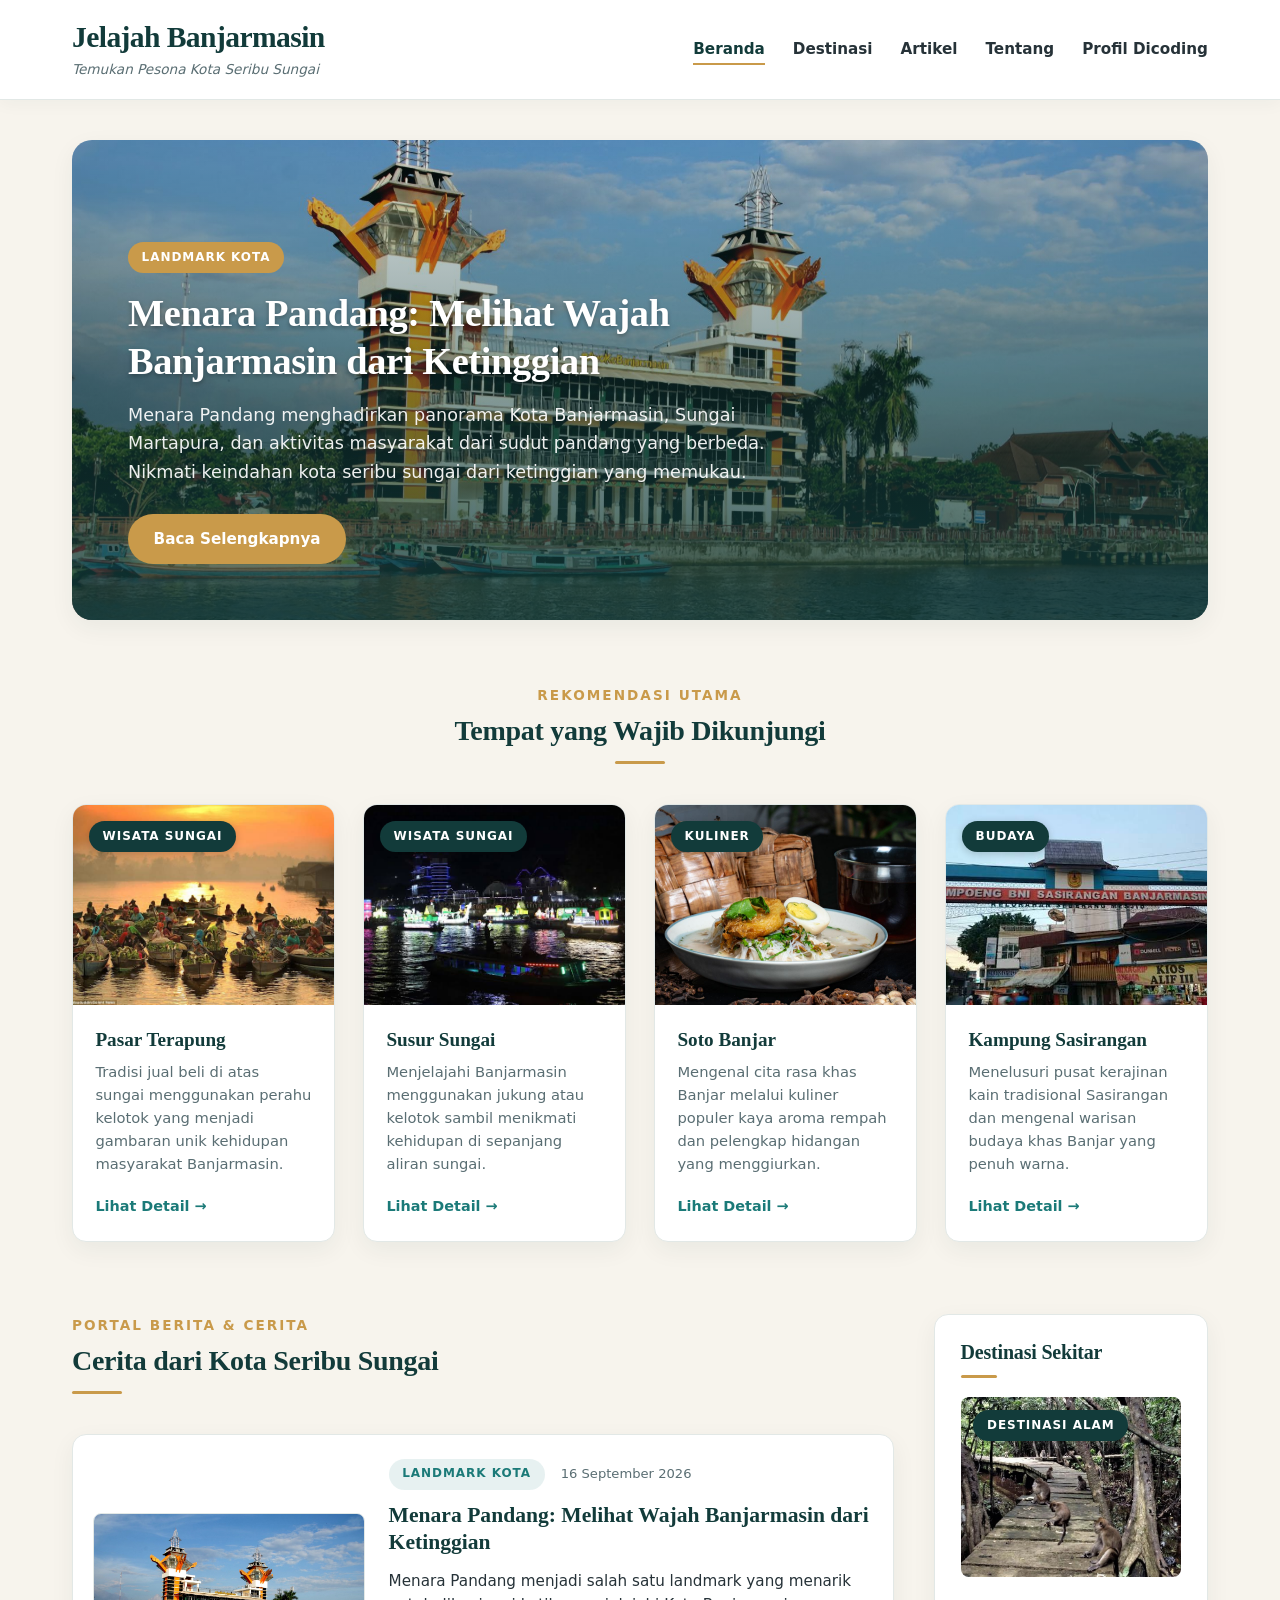
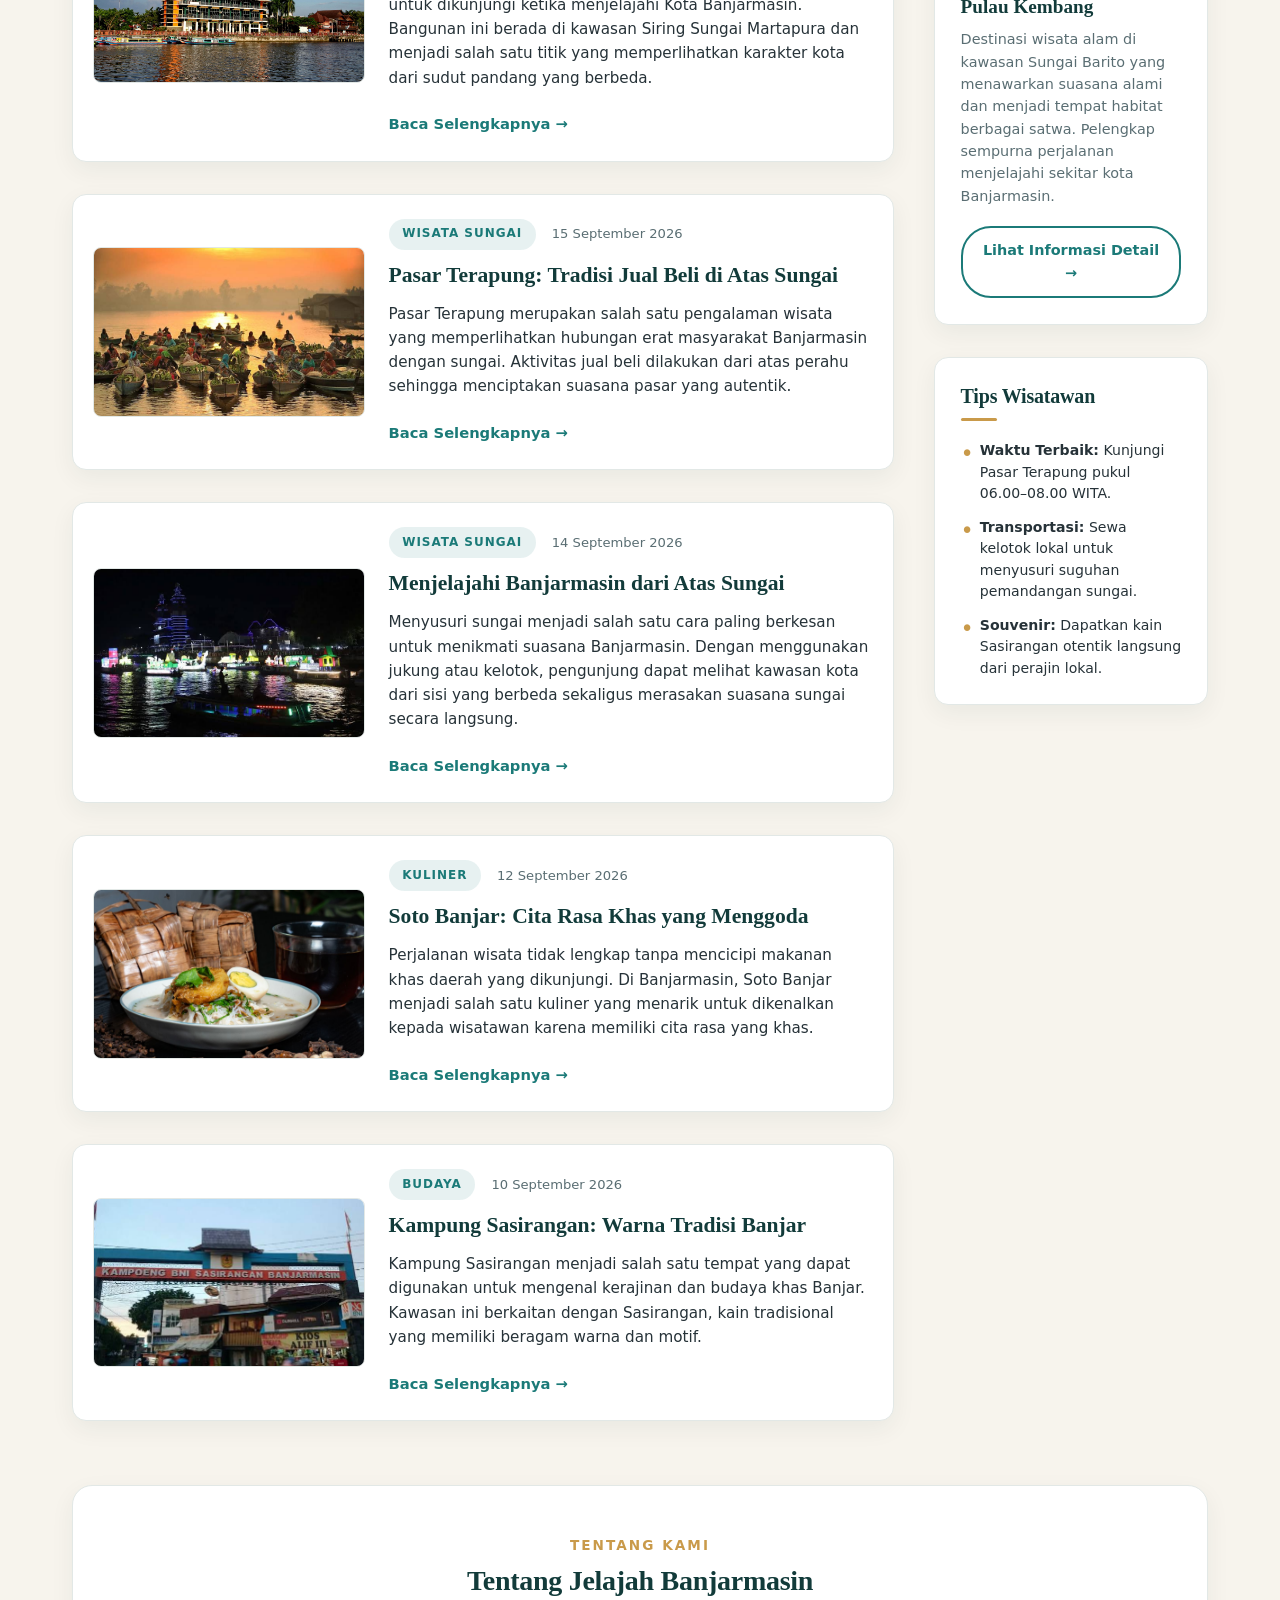
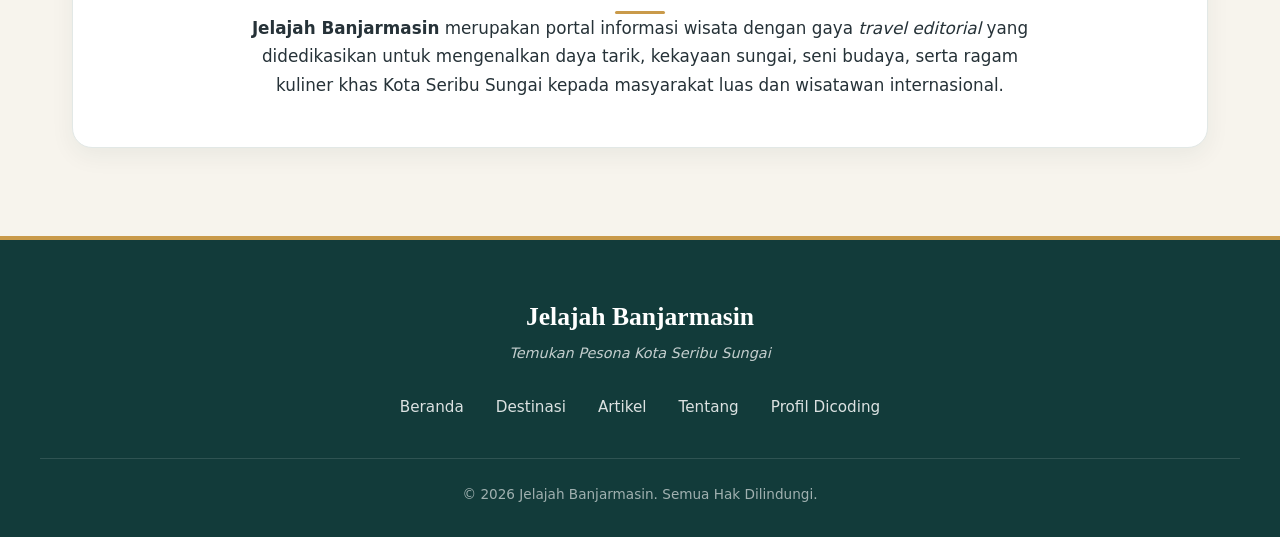
==== index.html @ 9c2d2f0c "Initial commit - Jelajah Banjarmasin" ====
<!DOCTYPE html>
<html lang="id">
<head>
    <meta charset="UTF-8">
    <meta name="viewport" content="width=device-width, initial-scale=1.0">
    <meta name="description" content="Jelajah Banjarmasin - Portal informasi wisata Kota Seribu Sungai. Temukan destinasi, kuliner, budaya, dan pesona wisata Banjarmasin.">
    <title>Jelajah Banjarmasin - Temukan Pesona Kota Seribu Sungai</title>
    <link rel="stylesheet" href="style.css">
</head>
<body>

    <!-- HEADER & NAVIGATION -->
    <header class="site-header">
        <div class="header-container">
            <div class="brand">
                <a href="#beranda" class="brand-link">
                    <h1 class="site-title">Jelajah Banjarmasin</h1>
                </a>
                <p class="site-tagline">Temukan Pesona Kota Seribu Sungai</p>
            </div>
            <nav class="main-nav" aria-label="Navigasi Utama">
                <ul class="nav-list">
                    <li><a href="#beranda" class="nav-link active">Beranda</a></li>
                    <li><a href="#destinasi" class="nav-link">Destinasi</a></li>
                    <li><a href="#artikel" class="nav-link">Artikel</a></li>
                    <li><a href="#tentang" class="nav-link">Tentang</a></li>
                    <li><a href="https://www.dicoding.com/users/muhammadzakaria/academies" target="_blank" rel="noopener noreferrer" class="nav-link dicoding-link">Profil Dicoding</a></li>
                </ul>
            </nav>
        </div>
    </header>

    <!-- MAIN CONTENT -->
    <main id="beranda">

        <!-- HERO SECTION -->
        <section class="hero-section">
            <div class="hero-card">
                <div class="hero-image-wrapper">
                    <img src="image/menara-pandang.jpeg" alt="Pemandangan Menara Pandang Siring Sungai Martapura Banjarmasin" class="hero-img">
                    <div class="hero-overlay"></div>
                </div>
                <div class="hero-content">
                    <span class="category-badge hero-badge">Landmark Kota</span>
                    <h2 class="hero-title">Menara Pandang: Melihat Wajah Banjarmasin dari Ketinggian</h2>
                    <p class="hero-description">
                        Menara Pandang menghadirkan panorama Kota Banjarmasin, Sungai Martapura, dan aktivitas masyarakat dari sudut pandang yang berbeda. Nikmati keindahan kota seribu sungai dari ketinggian yang memukau.
                    </p>
                    <a href="artikel/menara-pandang.html" class="btn btn-primary">Baca Selengkapnya</a>
                </div>
            </div>
        </section>

        <!-- DESTINASI UNGGULAN SECTION -->
        <section class="destinations-section" id="destinasi">
            <div class="section-header">
                <span class="section-subtitle">Rekomendasi Utama</span>
                <h2 class="section-title">Tempat yang Wajib Dikunjungi</h2>
                <div class="title-divider"></div>
            </div>

            <div class="destinations-grid">
                <!-- Card 1: Pasar Terapung -->
                <div class="destination-card">
                    <div class="card-image-box">
                        <img src="image/pasar-terapung.jpg" alt="Aktivitas pedagang di Pasar Terapung Banjarmasin" class="card-img">
                        <span class="category-badge card-badge">Wisata Sungai</span>
                    </div>
                    <div class="card-body">
                        <h3 class="card-title">Pasar Terapung</h3>
                        <p class="card-excerpt">
                            Tradisi jual beli di atas sungai menggunakan perahu kelotok yang menjadi gambaran unik kehidupan masyarakat Banjarmasin.
                        </p>
                        <a href="artikel/pasar-terapung.html" class="card-link">Lihat Detail &rarr;</a>
                    </div>
                </div>

                <!-- Card 2: Susur Sungai -->
                <div class="destination-card">
                    <div class="card-image-box">
                        <img src="image/susur-sungai.jpeg" alt="Perjalanan jukung dan kelotok menyusuri Sungai Martapura" class="card-img">
                        <span class="category-badge card-badge">Wisata Sungai</span>
                    </div>
                    <div class="card-body">
                        <h3 class="card-title">Susur Sungai</h3>
                        <p class="card-excerpt">
                            Menjelajahi Banjarmasin menggunakan jukung atau kelotok sambil menikmati kehidupan di sepanjang aliran sungai.
                        </p>
                        <a href="artikel/susur-sungai.html" class="card-link">Lihat Detail &rarr;</a>
                    </div>
                </div>

                <!-- Card 3: Soto Banjar -->
                <div class="destination-card">
                    <div class="card-image-box">
                        <img src="image/kuliner-soto-banjar.jpg" alt="Hidangan khas Soto Banjar hangat berbumbu rempah" class="card-img">
                        <span class="category-badge card-badge">Kuliner</span>
                    </div>
                    <div class="card-body">
                        <h3 class="card-title">Soto Banjar</h3>
                        <p class="card-excerpt">
                            Mengenal cita rasa khas Banjar melalui kuliner populer kaya aroma rempah dan pelengkap hidangan yang menggiurkan.
                        </p>
                        <a href="artikel/soto-banjar.html" class="card-link">Lihat Detail &rarr;</a>
                    </div>
                </div>

                <!-- Card 4: Kampung Sasirangan -->
                <div class="destination-card">
                    <div class="card-image-box">
                        <img src="image/kampung_sasirangan.jpeg" alt="Deretan kain batik tradisional Sasirangan khas Banjar" class="card-img">
                        <span class="category-badge card-badge">Budaya</span>
                    </div>
                    <div class="card-body">
                        <h3 class="card-title">Kampung Sasirangan</h3>
                        <p class="card-excerpt">
                            Menelusuri pusat kerajinan kain tradisional Sasirangan dan mengenal warisan budaya khas Banjar yang penuh warna.
                        </p>
                        <a href="artikel/kampung-sasirangan.html" class="card-link">Lihat Detail &rarr;</a>
                    </div>
                </div>
            </div>
        </section>

        <!-- CONTENT WRAPPER: ARTICLES & SIDEBAR -->
        <div class="content-wrapper">

            <!-- MAIN ARTICLES SECTION -->
            <section class="articles-section" id="artikel">
                <div class="section-header">
                    <span class="section-subtitle">Portal Berita &amp; Cerita</span>
                    <h2 class="section-title">Cerita dari Kota Seribu Sungai</h2>
                    <div class="title-divider"></div>
                </div>

                <div class="articles-list">
                    <!-- Article 1: Menara Pandang -->
                    <article class="article-card">
                        <div class="article-image-box">
                            <img src="image/menara-pandang.jpeg" alt="Menara Pandang Siring Sungai Martapura" class="article-img">
                        </div>
                        <div class="article-content">
                            <div class="article-meta">
                                <span class="category-badge text-badge">Landmark Kota</span>
                                <time datetime="2026-09-16" class="meta-date">16 September 2026</time>
                            </div>
                            <h3 class="article-title">Menara Pandang: Melihat Wajah Banjarmasin dari Ketinggian</h3>
                            <p class="article-summary">
                                Menara Pandang menjadi salah satu landmark yang menarik untuk dikunjungi ketika menjelajahi Kota Banjarmasin. Bangunan ini berada di kawasan Siring Sungai Martapura dan menjadi salah satu titik yang memperlihatkan karakter kota dari sudut pandang yang berbeda.
                            </p>
                            <a href="artikel/menara-pandang.html" class="btn-read-more">Baca Selengkapnya &rarr;</a>
                        </div>
                    </article>

                    <!-- Article 2: Pasar Terapung -->
                    <article class="article-card">
                        <div class="article-image-box">
                            <img src="image/pasar-terapung.jpg" alt="Perahu-perahu pedagang di kawasan Pasar Terapung Banjarmasin" class="article-img">
                        </div>
                        <div class="article-content">
                            <div class="article-meta">
                                <span class="category-badge text-badge">Wisata Sungai</span>
                                <time datetime="2026-09-15" class="meta-date">15 September 2026</time>
                            </div>
                            <h3 class="article-title">Pasar Terapung: Tradisi Jual Beli di Atas Sungai</h3>
                            <p class="article-summary">
                                Pasar Terapung merupakan salah satu pengalaman wisata yang memperlihatkan hubungan erat masyarakat Banjarmasin dengan sungai. Aktivitas jual beli dilakukan dari atas perahu sehingga menciptakan suasana pasar yang autentik.
                            </p>
                            <a href="artikel/pasar-terapung.html" class="btn-read-more">Baca Selengkapnya &rarr;</a>
                        </div>
                    </article>

                    <!-- Article 3: Susur Sungai -->
                    <article class="article-card">
                        <div class="article-image-box">
                            <img src="image/susur-sungai.jpeg" alt="Aktivitas wisata susur sungai menggunakan kelotok" class="article-img">
                        </div>
                        <div class="article-content">
                            <div class="article-meta">
                                <span class="category-badge text-badge">Wisata Sungai</span>
                                <time datetime="2026-09-14" class="meta-date">14 September 2026</time>
                            </div>
                            <h3 class="article-title">Menjelajahi Banjarmasin dari Atas Sungai</h3>
                            <p class="article-summary">
                                Menyusuri sungai menjadi salah satu cara paling berkesan untuk menikmati suasana Banjarmasin. Dengan menggunakan jukung atau kelotok, pengunjung dapat melihat kawasan kota dari sisi yang berbeda sekaligus merasakan suasana sungai secara langsung.
                            </p>
                            <a href="artikel/susur-sungai.html" class="btn-read-more">Baca Selengkapnya &rarr;</a>
                        </div>
                    </article>

                    <!-- Article 4: Soto Banjar -->
                    <article class="article-card">
                        <div class="article-image-box">
                            <img src="image/kuliner-soto-banjar.jpg" alt="Mangkuk Soto Banjar lezat khas olahan rempah lokal" class="article-img">
                        </div>
                        <div class="article-content">
                            <div class="article-meta">
                                <span class="category-badge text-badge">Kuliner</span>
                                <time datetime="2026-09-12" class="meta-date">12 September 2026</time>
                            </div>
                            <h3 class="article-title">Soto Banjar: Cita Rasa Khas yang Menggoda</h3>
                            <p class="article-summary">
                                Perjalanan wisata tidak lengkap tanpa mencicipi makanan khas daerah yang dikunjungi. Di Banjarmasin, Soto Banjar menjadi salah satu kuliner yang menarik untuk dikenalkan kepada wisatawan karena memiliki cita rasa yang khas.
                            </p>
                            <a href="artikel/soto-banjar.html" class="btn-read-more">Baca Selengkapnya &rarr;</a>
                        </div>
                    </article>

                    <!-- Article 5: Kampung Sasirangan -->
                    <article class="article-card">
                        <div class="article-image-box">
                            <img src="image/kampung_sasirangan.jpeg" alt="Proses dan keindahan motif kain Sasirangan di Kampung Sasirangan" class="article-img">
                        </div>
                        <div class="article-content">
                            <div class="article-meta">
                                <span class="category-badge text-badge">Budaya</span>
                                <time datetime="2026-09-10" class="meta-date">10 September 2026</time>
                            </div>
                            <h3 class="article-title">Kampung Sasirangan: Warna Tradisi Banjar</h3>
                            <p class="article-summary">
                                Kampung Sasirangan menjadi salah satu tempat yang dapat digunakan untuk mengenal kerajinan dan budaya khas Banjar. Kawasan ini berkaitan dengan Sasirangan, kain tradisional yang memiliki beragam warna dan motif.
                            </p>
                            <a href="artikel/kampung-sasirangan.html" class="btn-read-more">Baca Selengkapnya &rarr;</a>
                        </div>
                    </article>
                </div>
            </section>

            <!-- ASIDE / SIDEBAR -->
            <aside class="sidebar">
                <div class="sidebar-widget">
                    <h2 class="widget-title">Destinasi Sekitar</h2>
                    <div class="widget-divider"></div>
                    
                    <div class="aside-card">
                        <div class="aside-image-box">
                            <img src="image/Pulau-Kembang.jpg" alt="Habitat alami fauna dan keindahan pulau di tengah Sungai Barito Pulau Kembang" class="aside-img">
                            <span class="category-badge aside-badge">Destinasi Alam</span>
                        </div>
                        <div class="aside-body">
                            <h3 class="aside-card-title">Pulau Kembang</h3>
                            <p class="aside-description">
                                Destinasi wisata alam di kawasan Sungai Barito yang menawarkan suasana alami dan menjadi tempat habitat berbagai satwa. Pelengkap sempurna perjalanan menjelajahi sekitar kota Banjarmasin.
                            </p>
                            <a href="artikel/pulau-kembang.html" class="btn btn-outline">Lihat Informasi Detail &rarr;</a>
                        </div>
                    </div>
                </div>

                <div class="sidebar-widget info-widget">
                    <h2 class="widget-title">Tips Wisatawan</h2>
                    <div class="widget-divider"></div>
                    <ul class="tips-list">
                        <li><strong>Waktu Terbaik:</strong> Kunjungi Pasar Terapung pukul 06.00–08.00 WITA.</li>
                        <li><strong>Transportasi:</strong> Sewa kelotok lokal untuk menyusuri suguhan pemandangan sungai.</li>
                        <li><strong>Souvenir:</strong> Dapatkan kain Sasirangan otentik langsung dari perajin lokal.</li>
                    </ul>
                </div>
            </aside>

        </div>

        <!-- ABOUT SECTION -->
        <section class="about-section" id="tentang">
            <div class="about-container">
                <span class="section-subtitle">Tentang Kami</span>
                <h2 class="section-title">Tentang Jelajah Banjarmasin</h2>
                <div class="title-divider"></div>
                <p class="about-description">
                    <strong>Jelajah Banjarmasin</strong> merupakan portal informasi wisata dengan gaya <em>travel editorial</em> yang didedikasikan untuk mengenalkan daya tarik, kekayaan sungai, seni budaya, serta ragam kuliner khas Kota Seribu Sungai kepada masyarakat luas dan wisatawan internasional.
                </p>
            </div>
        </section>

    </main>

    <!-- FOOTER -->
    <footer class="site-footer">
        <div class="footer-container">
            <div class="footer-brand">
                <span class="footer-title">Jelajah Banjarmasin</span>
                <p class="footer-tagline">Temukan Pesona Kota Seribu Sungai</p>
            </div>
            
            <nav class="footer-nav" aria-label="Navigasi Footer">
                <ul class="footer-links">
                    <li><a href="#beranda">Beranda</a></li>
                    <li><a href="#destinasi">Destinasi</a></li>
                    <li><a href="#artikel">Artikel</a></li>
                    <li><a href="#tentang">Tentang</a></li>
                    <li><a href="https://www.dicoding.com/users/muhammadzakaria/academies" target="_blank" rel="noopener noreferrer">Profil Dicoding</a></li>
                </ul>
            </nav>
            
            <div class="footer-bottom">
                <p>&copy; 2026 Jelajah Banjarmasin. Semua Hak Dilindungi.</p>
            </div>
        </div>
    </footer>

</body>
</html>
---- style.css ----
/* ==========================================================================
   JELAJAH BANJARMASIN - STYLE SHEET
   Modern Travel Editorial Design System (HTML5 + Pure CSS3)
   ========================================================================== */

/* --------------------------------------------------------------------------
   1. CSS VARIABLES & COLOR PALETTE
   -------------------------------------------------------------------------- */
:root {
    --deep-green: #123B3A;
    --teal: #1B7A78;
    --warm-gold: #C99A4A;
    --cream-bg: #F7F4ED;
    --white: #FFFFFF;
    --charcoal: #263238;
    --muted: #5A6E73;
    --border: #E2E8E6;

    /* Subtle Shadows & Radii */
    --radius-sm: 8px;
    --radius-md: 14px;
    --radius-lg: 20px;
    --shadow-subtle: 0 4px 16px rgba(18, 59, 58, 0.04);
    --shadow-card: 0 8px 24px rgba(18, 59, 58, 0.06);
    --shadow-hover: 0 16px 36px rgba(18, 59, 58, 0.12);

    /* Typography */
    --font-heading: Georgia, 'Times New Roman', serif;
    --font-body: system-ui, -apple-system, BlinkMacSystemFont, 'Segoe UI', Roboto, Oxygen, Ubuntu, Cantarell, 'Open Sans', 'Helvetica Neue', sans-serif;
    --transition: all 0.3s cubic-bezier(0.25, 0.8, 0.25, 1);
}

/* --------------------------------------------------------------------------
   2. GLOBAL RESETS & BASICS
   -------------------------------------------------------------------------- */
* {
    margin: 0;
    padding: 0;
    box-sizing: border-box;
}

html {
    scroll-behavior: smooth;
    font-size: 16px;
    overflow-x: hidden;
}

body {
    background-color: var(--cream-bg);
    color: var(--charcoal);
    font-family: var(--font-body);
    line-height: 1.65;
    -webkit-font-smoothing: antialiased;
    overflow-x: hidden;
}

a {
    color: var(--teal);
    text-decoration: none;
    transition: var(--transition);
}

a:hover {
    color: var(--warm-gold);
}

img {
    max-width: 100%;
    height: auto;
    display: block;
    object-fit: cover;
}

ul {
    list-style: none;
}

/* --------------------------------------------------------------------------
   3. TYPOGRAPHY & HEADINGS
   -------------------------------------------------------------------------- */
h1,
h2,
h3 {
    font-family: var(--font-heading);
    color: var(--deep-green);
    line-height: 1.25;
    font-weight: 700;
}

h1 {
    font-size: 1.85rem;
    letter-spacing: -0.02em;
}

h2 {
    font-size: 1.75rem;
    letter-spacing: -0.01em;
}

h3 {
    font-size: 1.3rem;
}

.section-header {
    text-align: center;
    margin-bottom: 2.5rem;
}

.section-subtitle {
    display: block;
    font-size: 0.85rem;
    text-transform: uppercase;
    letter-spacing: 0.15em;
    color: var(--warm-gold);
    font-weight: 700;
    margin-bottom: 0.4rem;
}

.section-title {
    position: relative;
    display: inline-block;
}

.title-divider {
    width: 50px;
    height: 3px;
    background: var(--warm-gold);
    margin: 0.8rem auto 0;
    border-radius: 2px;
}

/* Category Badges */
.category-badge {
    display: inline-block;
    font-size: 0.75rem;
    font-weight: 700;
    text-transform: uppercase;
    letter-spacing: 0.08em;
    padding: 0.35rem 0.85rem;
    border-radius: 20px;
    background-color: var(--deep-green);
    color: var(--white);
}

.category-badge.text-badge {
    background-color: rgba(27, 122, 120, 0.1);
    color: var(--teal);
}

/* Buttons */
.btn {
    display: inline-block;
    padding: 0.8rem 1.6rem;
    border-radius: 30px;
    font-size: 0.95rem;
    font-weight: 600;
    cursor: pointer;
    text-align: center;
    transition: var(--transition);
}

.btn-primary {
    background-color: var(--warm-gold);
    color: var(--white);
    box-shadow: 0 4px 14px rgba(201, 154, 74, 0.35);
}

.btn-primary:hover {
    background-color: var(--teal);
    color: var(--white);
    transform: translateY(-2px);
    box-shadow: 0 6px 18px rgba(27, 122, 120, 0.35);
}

.btn-outline {
    border: 2px solid var(--teal);
    color: var(--teal);
    background: transparent;
    padding: 0.65rem 1.2rem;
    font-size: 0.9rem;
}

.btn-outline:hover {
    background-color: var(--teal);
    color: var(--white);
}

/* --------------------------------------------------------------------------
   4. HEADER & NAVIGATION (FLEXBOX)
   -------------------------------------------------------------------------- */
.site-header {
    background-color: var(--white);
    border-bottom: 1px solid var(--border);
    position: sticky;
    top: 0;
    z-index: 1000;
    box-shadow: var(--shadow-subtle);
}

.header-container {
    max-width: 1200px;
    margin: 0 auto;
    padding: 1.2rem 2rem;
    display: flex;
    justify-content: space-between;
    align-items: center;
    flex-wrap: wrap;
    gap: 1rem;
}

.brand {
    display: flex;
    flex-direction: column;
}

.brand-link {
    text-decoration: none;
}

.site-title {
    color: var(--deep-green);
    margin: 0;
    transition: var(--transition);
}

.site-title:hover {
    color: var(--teal);
}

.site-tagline {
    font-size: 0.85rem;
    color: var(--muted);
    font-style: italic;
    margin-top: 0.1rem;
}

.main-nav {
    display: flex;
    align-items: center;
}

.nav-list {
    display: flex;
    gap: 1.75rem;
    align-items: center;
}

.nav-link {
    font-size: 0.95rem;
    font-weight: 600;
    color: var(--charcoal);
    padding: 0.4rem 0;
    position: relative;
}

.nav-link:after {
    content: '';
    position: absolute;
    bottom: 0;
    left: 0;
    width: 0;
    height: 2px;
    background-color: var(--warm-gold);
    transition: var(--transition);
}

.nav-link:hover:after,
.nav-link.active:after {
    width: 100%;
}

.nav-link.active {
    color: var(--deep-green);
    font-weight: 700;
}

/* --------------------------------------------------------------------------
   5. MAIN CONTENT LAYOUT
   -------------------------------------------------------------------------- */
main {
    max-width: 1200px;
    margin: 0 auto;
    padding: 2.5rem 2rem;
}

/* --------------------------------------------------------------------------
   6. HERO SECTION
   -------------------------------------------------------------------------- */
.hero-section {
    margin-bottom: 4rem;
}

.hero-card {
    position: relative;
    border-radius: var(--radius-lg);
    overflow: hidden;
    min-height: 480px;
    display: flex;
    align-items: flex-end;
    box-shadow: var(--shadow-card);
}

.hero-image-wrapper {
    position: absolute;
    top: 0;
    left: 0;
    width: 100%;
    height: 100%;
    z-index: 1;
}

.hero-img {
    width: 100%;
    height: 100%;
    object-fit: cover;
}

.hero-overlay {
    position: absolute;
    top: 0;
    left: 0;
    width: 100%;
    height: 100%;
    background: linear-gradient(180deg, rgba(18, 59, 58, 0.15) 0%, rgba(18, 59, 58, 0.85) 100%);
}

.hero-content {
    position: relative;
    z-index: 2;
    padding: 3.5rem;
    max-width: 780px;
    color: var(--white);
}

.hero-badge {
    background-color: var(--warm-gold);
    color: var(--white);
    margin-bottom: 1rem;
}

.hero-title {
    color: var(--white);
    font-size: 2.4rem;
    margin-bottom: 1rem;
    text-shadow: 0 2px 4px rgba(0, 0, 0, 0.3);
}

.hero-description {
    font-size: 1.1rem;
    line-height: 1.6;
    color: rgba(255, 255, 255, 0.92);
    margin-bottom: 1.75rem;
    max-width: 680px;
}

/* --------------------------------------------------------------------------
   7. DESTINASI UNGGULAN SECTION (FLEXBOX GRID)
   -------------------------------------------------------------------------- */
.destinations-section {
    margin-bottom: 4.5rem;
}

.destinations-grid {
    display: flex;
    flex-wrap: wrap;
    gap: 1.75rem;
}

.destination-card {
    flex: 1 1 calc(25% - 1.35rem);
    background-color: var(--white);
    border-radius: var(--radius-md);
    overflow: hidden;
    box-shadow: var(--shadow-card);
    border: 1px solid var(--border);
    display: flex;
    flex-direction: column;
    transition: var(--transition);
}

.destination-card:hover {
    transform: translateY(-6px);
    box-shadow: var(--shadow-hover);
}

.card-image-box {
    position: relative;
    height: 200px;
    overflow: hidden;
}

.card-img {
    width: 100%;
    height: 100%;
    object-fit: cover;
    transition: transform 0.5s ease;
}

.destination-card:hover .card-img {
    transform: scale(1.06);
}

.card-badge {
    position: absolute;
    top: 1rem;
    left: 1rem;
    z-index: 2;
    box-shadow: 0 2px 8px rgba(0, 0, 0, 0.2);
}

.card-body {
    padding: 1.4rem;
    display: flex;
    flex-direction: column;
    flex-grow: 1;
}

.card-title {
    font-size: 1.2rem;
    margin-bottom: 0.6rem;
    color: var(--deep-green);
}

.card-excerpt {
    font-size: 0.92rem;
    color: var(--muted);
    margin-bottom: 1.2rem;
    flex-grow: 1;
    line-height: 1.55;
}

.card-link {
    font-size: 0.9rem;
    font-weight: 700;
    color: var(--teal);
    margin-top: auto;
}

.card-link:hover {
    color: var(--warm-gold);
    padding-left: 4px;
}

/* --------------------------------------------------------------------------
   8. CONTENT WRAPPER: ARTICLES & SIDEBAR (FLEXBOX LAYOUT)
   -------------------------------------------------------------------------- */
.content-wrapper {
    display: flex;
    gap: 2.5rem;
    align-items: flex-start;
    margin-bottom: 4rem;
}

.articles-section {
    flex: 3;
    min-width: 0;
}

.articles-section .section-header {
    text-align: left;
}

.articles-section .title-divider {
    margin: 0.8rem 0 0 0;
}

.articles-list {
    display: flex;
    flex-direction: column;
    gap: 2rem;
}

.article-card {
    background-color: var(--white);
    border-radius: var(--radius-md);
    overflow: hidden;
    box-shadow: var(--shadow-card);
    border: 1px solid var(--border);
    display: flex;
    align-items: center;
    transition: var(--transition);
}

.article-card:hover {
    transform: translateY(-4px);
    box-shadow: var(--shadow-hover);
}

.article-image-box {
    flex: 0 0 38%;
    padding: 1.25rem;
    display: flex;
    align-items: center;
    justify-content: center;
}

.article-img {
    width: 100%;
    aspect-ratio: 16 / 10;
    object-fit: cover;
    object-position: center;
    border: 1px solid var(--border);
    border-radius: 8px;
    display: block;
    transition: transform 0.4s ease;
}

.article-card:hover .article-img {
    transform: scale(1.03);
}

.article-content {
    padding: 1.5rem 1.5rem 1.5rem 0.25rem;
    flex: 1;
    display: flex;
    flex-direction: column;
}

.article-meta {
    display: flex;
    align-items: center;
    gap: 1rem;
    margin-bottom: 0.75rem;
}

.meta-date {
    font-size: 0.82rem;
    color: var(--muted);
}

.article-title {
    font-size: 1.35rem;
    margin-bottom: 0.8rem;
    color: var(--deep-green);
}

.article-summary {
    font-size: 0.95rem;
    color: var(--charcoal);
    margin-bottom: 1.4rem;
    line-height: 1.6;
    flex-grow: 1;
}

.btn-read-more {
    font-size: 0.92rem;
    font-weight: 700;
    color: var(--teal);
    align-self: flex-start;
}

.btn-read-more:hover {
    color: var(--warm-gold);
    transform: translateX(4px);
}

/* Details & Summary Expandable Content */
details.article-details,
details.aside-details {
    margin-top: 0.5rem;
    width: 100%;
}

details>summary {
    list-style: none;
    cursor: pointer;
    user-select: none;
    display: inline-block;
    transition: var(--transition);
}

details>summary::-webkit-details-marker,
details>summary::marker {
    display: none;
}

details .read-less-text {
    display: none;
}

details[open] .read-more-text {
    display: none;
}

details[open] .read-less-text {
    display: inline;
}

details[open]>summary {
    margin-bottom: 0.5rem;
    color: var(--warm-gold);
}

.article-full-content {
    margin-top: 0.8rem;
    padding-top: 1rem;
    border-top: 1px dashed var(--border);
    display: flex;
    flex-direction: column;
    gap: 0.85rem;
    animation: fadeInContent 0.35s ease-in-out;
}

.article-full-content p {
    font-size: 0.95rem;
    color: var(--charcoal);
    line-height: 1.65;
}

.aside-full-content {
    margin-top: 0.8rem;
    padding-top: 0.85rem;
    border-top: 1px dashed var(--border);
    display: flex;
    flex-direction: column;
    gap: 0.75rem;
    animation: fadeInContent 0.35s ease-in-out;
}

.aside-full-content p {
    font-size: 0.88rem;
    color: var(--muted);
    line-height: 1.55;
}

@keyframes fadeInContent {
    from {
        opacity: 0;
        transform: translateY(-4px);
    }

    to {
        opacity: 1;
        transform: translateY(0);
    }
}

/* --------------------------------------------------------------------------
   9. SIDEBAR / ASIDE (FLEXBOX CONTAINER)
   -------------------------------------------------------------------------- */
.sidebar {
    flex: 1;
    min-width: 0;
    display: flex;
    flex-direction: column;
    gap: 2rem;
}

.sidebar-widget {
    background-color: var(--white);
    border-radius: var(--radius-md);
    padding: 1.6rem;
    box-shadow: var(--shadow-card);
    border: 1px solid var(--border);
}

.widget-title {
    font-size: 1.25rem;
    color: var(--deep-green);
}

.widget-divider {
    width: 36px;
    height: 3px;
    background: var(--warm-gold);
    margin: 0.6rem 0 1.2rem 0;
    border-radius: 2px;
}

.aside-card {
    display: flex;
    flex-direction: column;
}

.aside-image-box {
    position: relative;
    height: 180px;
    border-radius: var(--radius-sm);
    overflow: hidden;
    margin-bottom: 1.1rem;
}

.aside-img {
    width: 100%;
    height: 100%;
    object-fit: cover;
    transition: transform 0.4s ease;
}

.aside-card:hover .aside-img {
    transform: scale(1.05);
}

.aside-badge {
    position: absolute;
    top: 0.8rem;
    left: 0.8rem;
}

.aside-card-title {
    font-size: 1.2rem;
    margin-bottom: 0.6rem;
    color: var(--deep-green);
}

.aside-description {
    font-size: 0.9rem;
    color: var(--muted);
    line-height: 1.55;
    margin-bottom: 1.2rem;
}

.tips-list {
    display: flex;
    flex-direction: column;
    gap: 0.85rem;
}

.tips-list li {
    font-size: 0.88rem;
    color: var(--charcoal);
    padding-left: 1.2rem;
    position: relative;
    line-height: 1.5;
}

.tips-list li:before {
    content: '•';
    color: var(--warm-gold);
    font-size: 1.4rem;
    position: absolute;
    left: 0;
    top: -0.2rem;
}

/* --------------------------------------------------------------------------
   10. ABOUT SECTION
   -------------------------------------------------------------------------- */
.about-section {
    background-color: var(--white);
    border-radius: var(--radius-lg);
    padding: 3rem 2.5rem;
    box-shadow: var(--shadow-card);
    border: 1px solid var(--border);
    margin-bottom: 3rem;
}

.about-container {
    max-width: 800px;
    margin: 0 auto;
    text-align: center;
}

.about-description {
    font-size: 1.05rem;
    line-height: 1.7;
    color: var(--charcoal);
}

/* --------------------------------------------------------------------------
   11. FOOTER (FLEXBOX)
   -------------------------------------------------------------------------- */
.site-footer {
    background-color: var(--deep-green);
    color: var(--white);
    padding: 3.5rem 2rem 2rem;
    border-top: 4px solid var(--warm-gold);
}

.footer-container {
    max-width: 1200px;
    margin: 0 auto;
    display: flex;
    flex-direction: column;
    align-items: center;
    text-align: center;
    gap: 1.8rem;
}

.footer-title {
    font-family: var(--font-heading);
    font-size: 1.6rem;
    font-weight: 700;
    color: var(--white);
}

.footer-tagline {
    font-size: 0.9rem;
    color: rgba(255, 255, 255, 0.75);
    font-style: italic;
    margin-top: 0.2rem;
}

.footer-links {
    display: flex;
    gap: 2rem;
    flex-wrap: wrap;
    justify-content: center;
}

.footer-links a {
    color: rgba(255, 255, 255, 0.85);
    font-size: 0.95rem;
}

.footer-links a:hover {
    color: var(--warm-gold);
}

.footer-bottom {
    border-top: 1px solid rgba(255, 255, 255, 0.12);
    width: 100%;
    padding-top: 1.5rem;
    margin-top: 0.5rem;
    font-size: 0.85rem;
    color: rgba(255, 255, 255, 0.6);
}

/* --------------------------------------------------------------------------
   DEDICATED ARTICLE PAGE STYLES (.article-page)
   -------------------------------------------------------------------------- */
.article-page {
    background-color: var(--cream-bg);
}

.article-main {
    flex: 3;
    min-width: 0;
    background-color: var(--white);
    border-radius: var(--radius-lg);
    padding: 2.5rem;
    box-shadow: var(--shadow-card);
    border: 1px solid var(--border);
}

.back-link {
    display: inline-block;
    font-size: 0.9rem;
    font-weight: 700;
    color: var(--teal);
    margin-bottom: 1.5rem;
}

.back-link:hover {
    color: var(--warm-gold);
    transform: translateX(-4px);
}

.article-header {
    margin-bottom: 1.8rem;
}

.article-page-title {
    font-size: 2rem;
    color: var(--deep-green);
    margin: 0.6rem 0 0.8rem 0;
    line-height: 1.3;
}

.article-meta-info {
    display: flex;
    align-items: center;
    gap: 0.5rem;
    font-size: 0.88rem;
    color: var(--muted);
}

.article-hero-box {
    width: 100%;
    margin-bottom: 2rem;
    border-radius: var(--radius-md);
    overflow: hidden;
    max-height: 440px;
}

.article-hero-img {
    width: 100%;
    height: 100%;
    max-height: 440px;
    object-fit: cover;
    object-position: center;
    display: block;
}

.article-body {
    display: flex;
    flex-direction: column;
    gap: 1.25rem;
    color: var(--charcoal);
    font-size: 1.05rem;
    line-height: 1.75;
}

.article-body p {
    margin-bottom: 0;
}

/* Related Articles Sidebar Widget */
.related-articles-list {
    display: flex;
    flex-direction: column;
    gap: 1.25rem;
}

.related-article-item {
    display: flex;
    gap: 0.85rem;
    align-items: center;
    text-decoration: none;
    transition: var(--transition);
}

.related-article-item:hover {
    transform: translateX(4px);
}

.related-thumb {
    width: 70px;
    height: 70px;
    border-radius: var(--radius-sm);
    object-fit: cover;
    flex-shrink: 0;
}

.related-info {
    display: flex;
    flex-direction: column;
    gap: 0.2rem;
}

/* --------------------------------------------------------------------------
   12. MEDIA QUERIES (RESPONSIVE DESIGN - FLEXBOX & MOBILE OPTIMIZATION)
   -------------------------------------------------------------------------- */

/* Tablets & Small Laptops (max-width: 1024px) */
@media screen and (max-width: 1024px) {
    .header-container {
        flex-direction: column;
        align-items: center;
        text-align: center;
        gap: 1rem;
        padding: 1rem 1.5rem;
    }
    
    .destinations-grid {
        gap: 1.5rem;
    }
    
    .destination-card {
        flex: 1 1 calc(50% - 0.75rem);
    }
    
    .content-wrapper {
        flex-direction: column;
        gap: 2.5rem;
        width: 100%;
    }
    
    .articles-section,
    .sidebar,
    .article-main {
        width: 100%;
        flex: none;
    }
    
    .article-card {
        flex-direction: column;
        width: 100%;
        align-items: stretch;
    }
    
    .article-image-box {
        width: 100%;
        flex: none;
        padding: 1.25rem 1.25rem 0;
    }

    .article-img {
        width: 100%;
        aspect-ratio: 16 / 9;
        object-fit: cover;
        display: block;
        border: 1px solid var(--border);
        border-radius: 8px;
    }

    .article-content {
        padding: 1.25rem 1.4rem 1.4rem;
    }

    .article-hero-box {
        max-height: 360px;
    }
}

/* Medium Tablets & Mobile Landscape (max-width: 768px) */
@media screen and (max-width: 768px) {
    main {
        padding: 2rem 1.25rem;
    }

    .header-container {
        padding: 1rem 1.25rem;
        gap: 0.85rem;
    }

    .site-title {
        font-size: 1.65rem;
    }

    .site-tagline {
        font-size: 0.82rem;
    }

    .nav-list {
        flex-wrap: wrap;
        justify-content: center;
        gap: 0.6rem 1.2rem;
    }

    .nav-link {
        font-size: 0.9rem;
        padding: 0.35rem 0.4rem;
    }

    .hero-card {
        min-height: 400px;
    }

    .hero-content {
        padding: 2rem 1.5rem;
    }

    .hero-title {
        font-size: 1.8rem;
    }

    .hero-description {
        font-size: 0.98rem;
    }

    .destinations-grid {
        flex-direction: column;
        gap: 1.5rem;
    }

    .destination-card {
        flex: 1 1 100%;
        width: 100%;
    }

    .card-image-box {
        height: 190px;
    }

    .article-main {
        padding: 1.75rem 1.25rem;
    }

    .article-page-title {
        font-size: 1.65rem;
    }

    .article-hero-box {
        max-height: 300px;
        height: 240px;
    }

    .article-body {
        font-size: 1rem;
        line-height: 1.7;
    }

    .sidebar {
        gap: 1.75rem;
    }

    .sidebar-widget {
        padding: 1.4rem;
    }

    .about-section {
        padding: 2.25rem 1.5rem;
    }

    .footer-links {
        gap: 1rem 1.5rem;
    }
}

/* Mobile Devices (375px, 390px, 430px & max-width: 480px) */
@media screen and (max-width: 480px) {
    main {
        padding: 1.25rem 0.85rem;
    }
    
    .header-container {
        padding: 0.85rem 0.75rem;
        gap: 0.75rem;
    }

    .site-title {
        font-size: 1.45rem;
    }

    .site-tagline {
        font-size: 0.78rem;
    }
    
    .main-nav {
        width: 100%;
    }

    .nav-list {
        flex-wrap: wrap;
        justify-content: center;
        gap: 0.4rem 0.75rem;
        width: 100%;
    }

    .nav-link {
        font-size: 0.85rem;
        padding: 0.3rem 0.25rem;
    }
    
    .hero-section {
        margin-bottom: 2.5rem;
    }

    .hero-card {
        min-height: 350px;
        border-radius: var(--radius-md);
    }
    
    .hero-content {
        padding: 1.5rem 1rem;
    }
    
    .hero-badge {
        font-size: 0.7rem;
        padding: 0.3rem 0.7rem;
        margin-bottom: 0.75rem;
    }

    .hero-title {
        font-size: 1.45rem;
        line-height: 1.3;
        margin-bottom: 0.75rem;
    }

    .hero-description {
        font-size: 0.88rem;
        line-height: 1.5;
        margin-bottom: 1.2rem;
    }

    .btn-primary {
        width: 100%;
        display: block;
        padding: 0.75rem 1.2rem;
        font-size: 0.88rem;
        text-align: center;
    }

    .btn-outline {
        width: 100%;
        display: block;
        text-align: center;
        padding: 0.7rem 1rem;
    }
    
    .destinations-section {
        margin-bottom: 3rem;
    }

    .card-image-box {
        height: 180px;
    }

    .card-body {
        padding: 1.1rem;
    }

    .card-title {
        font-size: 1.1rem;
    }

    .card-excerpt {
        font-size: 0.88rem;
        margin-bottom: 1rem;
    }

    .article-image-box {
        width: 100%;
        padding: 0.9rem 0.9rem 0;
    }

    .article-img {
        width: 100%;
        aspect-ratio: 16 / 9;
        object-fit: cover;
        display: block;
        border: 1px solid var(--border);
        border-radius: 8px;
    }

    .article-content {
        padding: 1rem 1rem 1.1rem;
    }

    .article-meta {
        gap: 0.5rem;
        font-size: 0.8rem;
    }

    .article-title {
        font-size: 1.15rem;
        line-height: 1.35;
    }

    .article-summary {
        font-size: 0.88rem;
        line-height: 1.55;
        margin-bottom: 1rem;
    }

    .article-main {
        padding: 1.25rem 0.9rem;
        border-radius: var(--radius-md);
    }

    .back-link {
        margin-bottom: 1rem;
        font-size: 0.85rem;
    }

    .article-header {
        margin-bottom: 1.25rem;
    }

    .article-page-title {
        font-size: 1.35rem;
        line-height: 1.3;
        margin: 0.4rem 0 0.6rem 0;
    }

    .article-meta-info {
        flex-wrap: wrap;
        gap: 0.35rem;
        font-size: 0.8rem;
    }

    .article-hero-box {
        height: 190px;
        max-height: 190px;
        margin-bottom: 1.25rem;
        border-radius: var(--radius-sm);
    }

    .article-body {
        font-size: 0.95rem;
        line-height: 1.65;
        gap: 1rem;
    }

    .aside-image-box {
        height: 170px;
    }

    .aside-card-title {
        font-size: 1.1rem;
    }

    .aside-description {
        font-size: 0.85rem;
    }

    .sidebar-widget {
        padding: 1.1rem;
        border-radius: var(--radius-md);
    }

    .widget-title {
        font-size: 1.1rem;
    }

    .related-article-item {
        gap: 0.65rem;
    }

    .related-thumb {
        width: 60px;
        height: 60px;
    }

    .related-title {
        font-size: 0.88rem;
        line-height: 1.3;
    }

    .about-section {
        padding: 1.75rem 1.1rem;
        margin-bottom: 2rem;
        border-radius: var(--radius-md);
    }

    .about-description {
        font-size: 0.9rem;
        line-height: 1.6;
    }

    .site-footer {
        padding: 2.25rem 1rem 1.25rem;
    }

    .footer-container {
        gap: 1.4rem;
    }

    .footer-title {
        font-size: 1.35rem;
    }

    .footer-tagline {
        font-size: 0.8rem;
    }

    .footer-links {
        flex-direction: column;
        gap: 0.75rem;
        align-items: center;
    }

    .footer-links a {
        font-size: 0.88rem;
        padding: 0.3rem 0;
    }

    .footer-bottom {
        font-size: 0.78rem;
        padding-top: 1rem;
    }
}
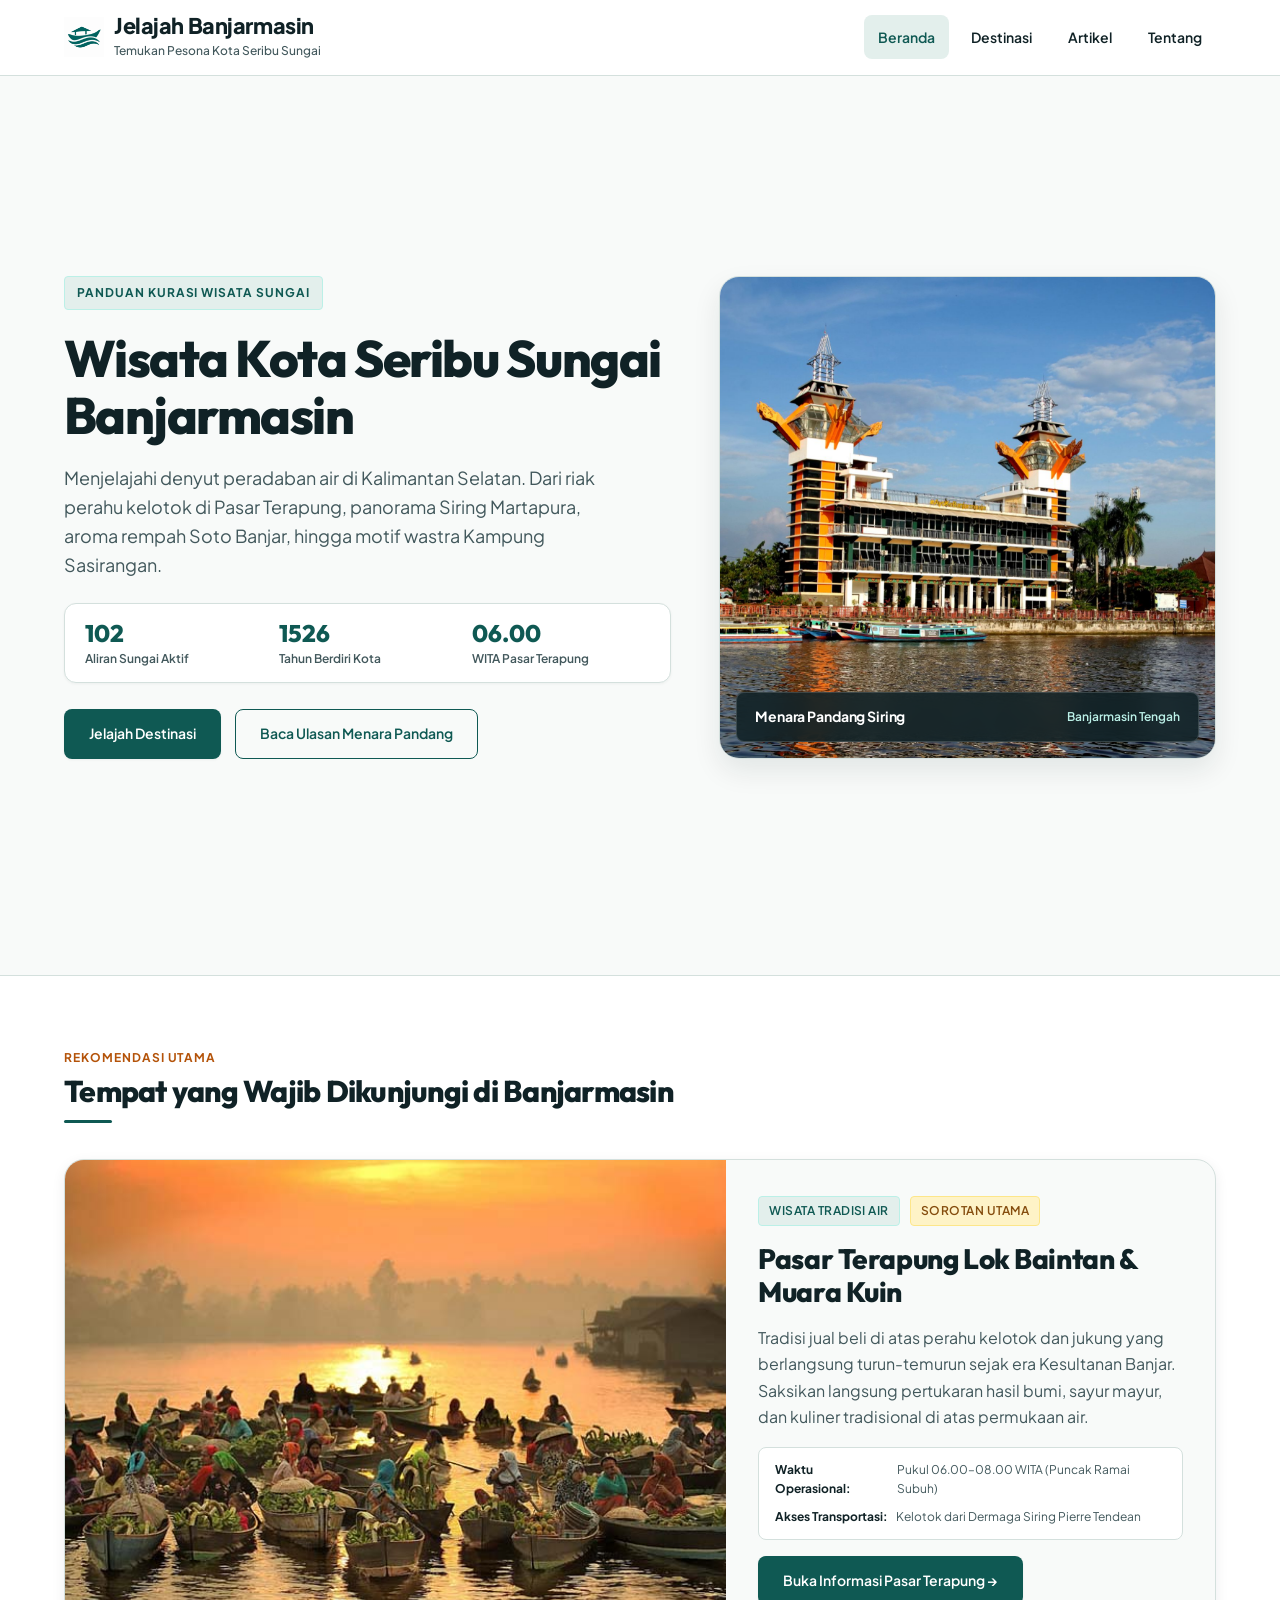
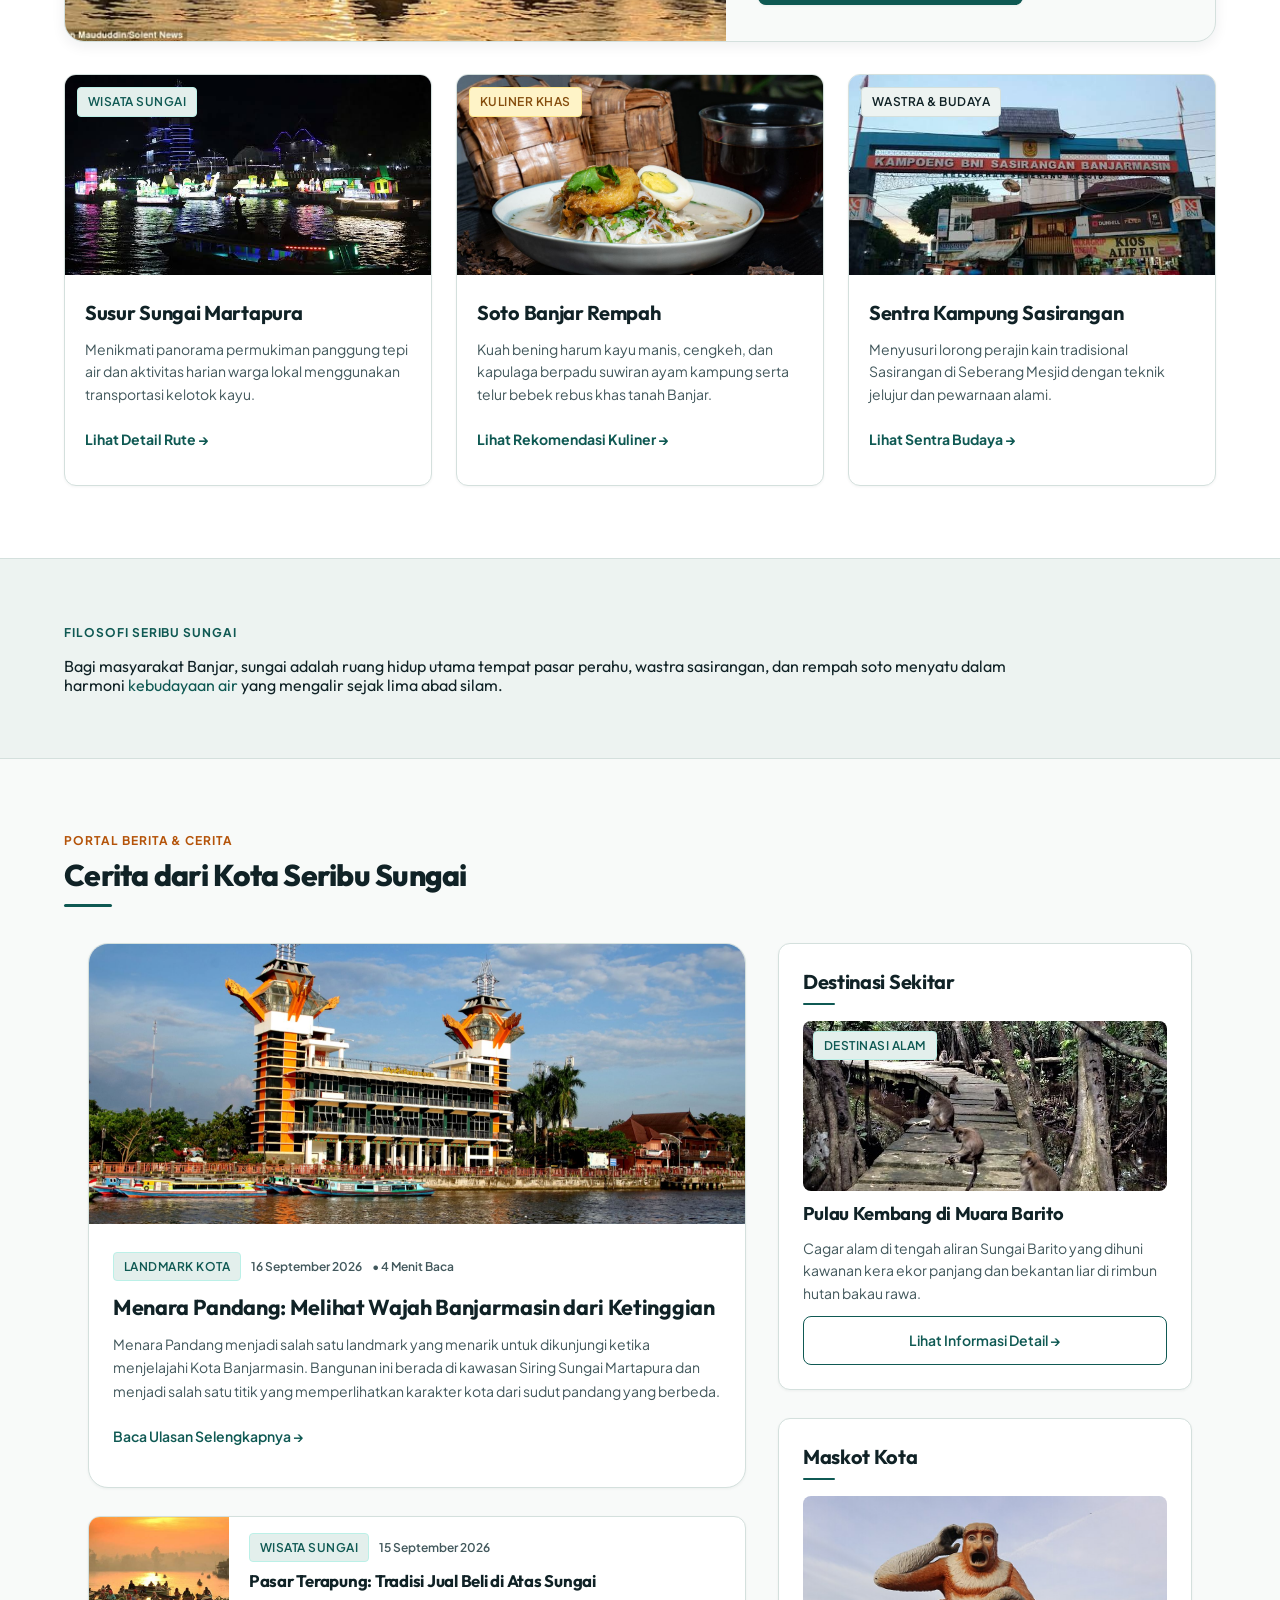
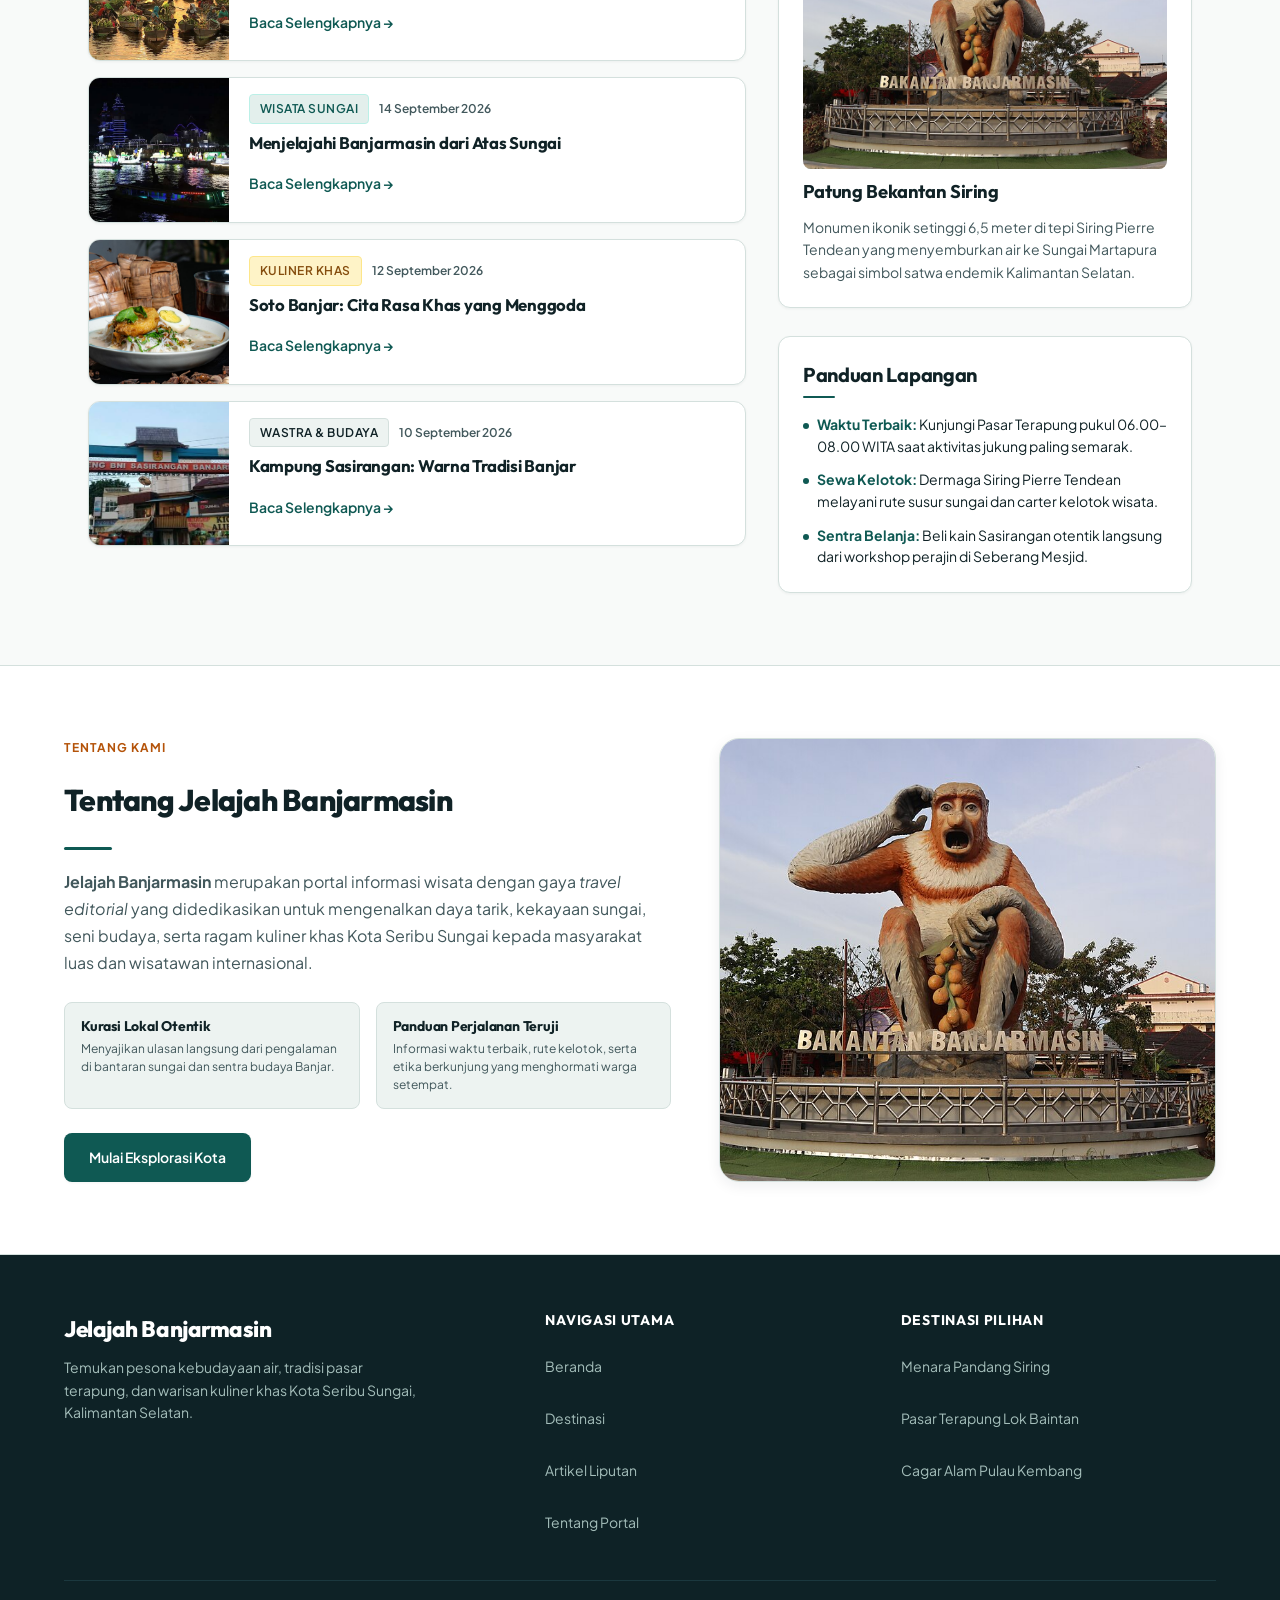
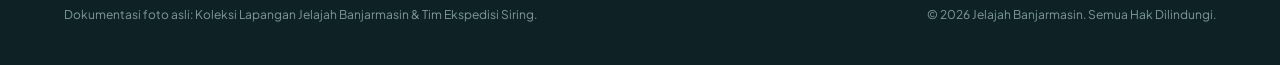
==== commit ee9a76e0: "Perbaiki layout artikel, hapus Profil Dicoding, tambah logo" ====
--- a/index.html
+++ b/index.html
@@ -1,22 +1,54 @@
 <!DOCTYPE html>
-<html lang="id">
+<html lang="id" data-type="place" data-radius="soft" data-buttons="solid" data-motion>
+
 <head>
     <meta charset="UTF-8">
-    <meta name="viewport" content="width=device-width, initial-scale=1.0">
-    <meta name="description" content="Jelajah Banjarmasin - Portal informasi wisata Kota Seribu Sungai. Temukan destinasi, kuliner, budaya, dan pesona wisata Banjarmasin.">
-    <title>Jelajah Banjarmasin - Temukan Pesona Kota Seribu Sungai</title>
+    <meta name="viewport" content="width=device-width, initial-scale=1.0, viewport-fit=cover">
+    <meta name="description"
+        content="Jelajah Banjarmasin: portal kurasi wisata Kota Seribu Sungai. Temukan pesona Pasar Terapung, susur sungai kelotok, kuliner Soto Banjar, dan wastra Sasirangan.">
+    <meta name="site-kind" content="other">
+    <meta name="page-type" content="place">
+    <meta name="page-kind" content="place">
+    <title>Jelajah Banjarmasin - Wisata Kota Seribu Sungai Kalimantan Selatan</title>
+
+    <!-- Distinctive Typography (Outfit Display + Plus Jakarta Sans Body) -->
+    <link rel="preconnect" href="https://fonts.googleapis.com">
+    <link rel="preconnect" href="https://fonts.gstatic.com" crossorigin>
+    <link
+        href="https://fonts.googleapis.com/css2?family=Outfit:wght@500;600;700;800&family=Plus+Jakarta+Sans:ital,wght@0,400;0,500;0,600;0,700;1,400&display=swap"
+        rel="stylesheet">
+
+    <!-- Stylesheet -->
     <link rel="stylesheet" href="style.css">
+
+    <!-- Favicon -->
+    <link rel="icon" type="image/png" href="favicon.png">
+    <link rel="apple-touch-icon" href="favicon.png">
+
+    <!-- Motion & Moments Readiness Scripts -->
+    <script>document.documentElement.classList.add('m-enter'); setTimeout(() => document.documentElement.classList.add('m-enter-done'), 700)</script>
+    <script>document.documentElement.classList.add('mo-js'); setTimeout(() => document.documentElement.classList.add('mo-safe'), 2500)</script>
+    <link rel="modulepreload" href="assets/moments/moments.js">
+    <link rel="modulepreload" href="assets/moments/lib.js">
+    <link rel="modulepreload" href="assets/moments/word-highlight/moment.js">
 </head>
+
 <body>
 
-    <!-- HEADER & NAVIGATION -->
+    <!-- ACCESSIBILITY SKIP LINK -->
+    <a class="skip-link" href="#beranda">Lewati ke konten utama</a>
+
+    <!-- SITE HEADER & NAVIGATION -->
     <header class="site-header">
-        <div class="header-container">
+        <div class="wrap header-container">
             <div class="brand">
                 <a href="#beranda" class="brand-link">
-                    <h1 class="site-title">Jelajah Banjarmasin</h1>
+                    <img src="image/logo.png" alt="Logo Jelajah Banjarmasin" class="brand-logo" width="40" height="40">
+                    <span class="brand-text">
+                        <span class="site-title">Jelajah Banjarmasin</span>
+                        <span class="site-tagline">Temukan Pesona Kota Seribu Sungai</span>
+                    </span>
                 </a>
-                <p class="site-tagline">Temukan Pesona Kota Seribu Sungai</p>
             </div>
             <nav class="main-nav" aria-label="Navigasi Utama">
                 <ul class="nav-list">
@@ -24,279 +56,429 @@
                     <li><a href="#destinasi" class="nav-link">Destinasi</a></li>
                     <li><a href="#artikel" class="nav-link">Artikel</a></li>
                     <li><a href="#tentang" class="nav-link">Tentang</a></li>
-                    <li><a href="https://www.dicoding.com/users/muhammadzakaria/academies" target="_blank" rel="noopener noreferrer" class="nav-link dicoding-link">Profil Dicoding</a></li>
                 </ul>
             </nav>
         </div>
     </header>
 
     <!-- MAIN CONTENT -->
-    <main id="beranda">
-
-        <!-- HERO SECTION -->
-        <section class="hero-section">
-            <div class="hero-card">
-                <div class="hero-image-wrapper">
-                    <img src="image/menara-pandang.jpeg" alt="Pemandangan Menara Pandang Siring Sungai Martapura Banjarmasin" class="hero-img">
-                    <div class="hero-overlay"></div>
-                </div>
+    <main>
+
+        <!-- 1. HERO SECTION (Fills Screen 1, Hard Facts on Screen, VARIANCE 6) -->
+        <section class="hero-section" id="beranda" data-enter aria-labelledby="hero-title">
+            <div class="wrap hero-grid">
                 <div class="hero-content">
-                    <span class="category-badge hero-badge">Landmark Kota</span>
-                    <h2 class="hero-title">Menara Pandang: Melihat Wajah Banjarmasin dari Ketinggian</h2>
+                    <span class="hero-kicker">Panduan Kurasi Wisata Sungai</span>
+                    <h1 id="hero-title" class="hero-title">Wisata Kota Seribu Sungai Banjarmasin</h1>
                     <p class="hero-description">
-                        Menara Pandang menghadirkan panorama Kota Banjarmasin, Sungai Martapura, dan aktivitas masyarakat dari sudut pandang yang berbeda. Nikmati keindahan kota seribu sungai dari ketinggian yang memukau.
+                        Menjelajahi denyut peradaban air di Kalimantan Selatan. Dari riak perahu kelotok di Pasar
+                        Terapung, panorama Siring Martapura, aroma rempah Soto Banjar, hingga motif wastra Kampung
+                        Sasirangan.
                     </p>
-                    <a href="artikel/menara-pandang.html" class="btn btn-primary">Baca Selengkapnya</a>
+                    <div class="hero-facts">
+                        <div class="fact-item">
+                            <span class="fact-val">102</span>
+                            <span class="fact-label">Aliran Sungai Aktif</span>
+                        </div>
+                        <div class="fact-item">
+                            <span class="fact-val">1526</span>
+                            <span class="fact-label">Tahun Berdiri Kota</span>
+                        </div>
+                        <div class="fact-item">
+                            <span class="fact-val">06.00</span>
+                            <span class="fact-label">WITA Pasar Terapung</span>
+                        </div>
+                    </div>
+                    <div class="hero-actions">
+                        <a href="#destinasi" class="btn btn-primary">Jelajah Destinasi</a>
+                        <a href="artikel/menara-pandang.html" class="btn btn-outline">Baca Ulasan Menara Pandang</a>
+                    </div>
+                </div>
+                <div class="hero-visual-frame">
+                    <img src="image/menara-pandang.jpeg"
+                        alt="Pemandangan Menara Pandang Siring Sungai Martapura Banjarmasin" fetchpriority="high">
+                    <div class="hero-visual-caption">
+                        <span class="caption-landmark">Menara Pandang Siring</span>
+                        <span class="caption-tag">Banjarmasin Tengah</span>
+                    </div>
                 </div>
             </div>
         </section>
 
-        <!-- DESTINASI UNGGULAN SECTION -->
-        <section class="destinations-section" id="destinasi">
-            <div class="section-header">
-                <span class="section-subtitle">Rekomendasi Utama</span>
-                <h2 class="section-title">Tempat yang Wajib Dikunjungi</h2>
-                <div class="title-divider"></div>
-            </div>
-
-            <div class="destinations-grid">
-                <!-- Card 1: Pasar Terapung -->
-                <div class="destination-card">
-                    <div class="card-image-box">
-                        <img src="image/pasar-terapung.jpg" alt="Aktivitas pedagang di Pasar Terapung Banjarmasin" class="card-img">
-                        <span class="category-badge card-badge">Wisata Sungai</span>
-                    </div>
-                    <div class="card-body">
-                        <h3 class="card-title">Pasar Terapung</h3>
-                        <p class="card-excerpt">
-                            Tradisi jual beli di atas sungai menggunakan perahu kelotok yang menjadi gambaran unik kehidupan masyarakat Banjarmasin.
-                        </p>
-                        <a href="artikel/pasar-terapung.html" class="card-link">Lihat Detail &rarr;</a>
-                    </div>
-                </div>
-
-                <!-- Card 2: Susur Sungai -->
-                <div class="destination-card">
-                    <div class="card-image-box">
-                        <img src="image/susur-sungai.jpeg" alt="Perjalanan jukung dan kelotok menyusuri Sungai Martapura" class="card-img">
-                        <span class="category-badge card-badge">Wisata Sungai</span>
-                    </div>
-                    <div class="card-body">
-                        <h3 class="card-title">Susur Sungai</h3>
-                        <p class="card-excerpt">
-                            Menjelajahi Banjarmasin menggunakan jukung atau kelotok sambil menikmati kehidupan di sepanjang aliran sungai.
-                        </p>
-                        <a href="artikel/susur-sungai.html" class="card-link">Lihat Detail &rarr;</a>
-                    </div>
-                </div>
-
-                <!-- Card 3: Soto Banjar -->
-                <div class="destination-card">
-                    <div class="card-image-box">
-                        <img src="image/kuliner-soto-banjar.jpg" alt="Hidangan khas Soto Banjar hangat berbumbu rempah" class="card-img">
-                        <span class="category-badge card-badge">Kuliner</span>
-                    </div>
-                    <div class="card-body">
-                        <h3 class="card-title">Soto Banjar</h3>
-                        <p class="card-excerpt">
-                            Mengenal cita rasa khas Banjar melalui kuliner populer kaya aroma rempah dan pelengkap hidangan yang menggiurkan.
-                        </p>
-                        <a href="artikel/soto-banjar.html" class="card-link">Lihat Detail &rarr;</a>
-                    </div>
-                </div>
-
-                <!-- Card 4: Kampung Sasirangan -->
-                <div class="destination-card">
-                    <div class="card-image-box">
-                        <img src="image/kampung_sasirangan.jpeg" alt="Deretan kain batik tradisional Sasirangan khas Banjar" class="card-img">
-                        <span class="category-badge card-badge">Budaya</span>
-                    </div>
-                    <div class="card-body">
-                        <h3 class="card-title">Kampung Sasirangan</h3>
-                        <p class="card-excerpt">
-                            Menelusuri pusat kerajinan kain tradisional Sasirangan dan mengenal warisan budaya khas Banjar yang penuh warna.
-                        </p>
-                        <a href="artikel/kampung-sasirangan.html" class="card-link">Lihat Detail &rarr;</a>
+        <!-- 2. DESTINASI UNGGULAN (VARIANCE 6: Asymmetric Featured Lead + 3 Diverse Columns) -->
+        <section class="destinations-section" id="destinasi" aria-labelledby="destinasi-title">
+            <div class="wrap">
+                <div class="section-header">
+                    <span class="section-subtitle">Rekomendasi Utama</span>
+                    <h2 id="destinasi-title" class="section-title">Tempat yang Wajib Dikunjungi di Banjarmasin</h2>
+                    <div class="title-divider"></div>
+                </div>
+
+                <div class="destinations-asymmetric-layout">
+                    <!-- Featured Destination: Pasar Terapung -->
+                    <article class="destination-featured">
+                        <div class="featured-image-box">
+                            <img src="image/pasar-terapung.jpg" alt="Aktivitas pedagang di Pasar Terapung Banjarmasin"
+                                loading="lazy">
+                        </div>
+                        <div class="featured-body">
+                            <div class="featured-meta-top">
+                                <span class="category-badge badge-river">Wisata Tradisi Air</span>
+                                <span class="category-badge badge-warm">Sorotan Utama</span>
+                            </div>
+                            <h3 class="featured-title">Pasar Terapung Lok Baintan &amp; Muara Kuin</h3>
+                            <p class="featured-excerpt">
+                                Tradisi jual beli di atas perahu kelotok dan jukung yang berlangsung turun-temurun sejak
+                                era Kesultanan Banjar. Saksikan langsung pertukaran hasil bumi, sayur mayur, dan kuliner
+                                tradisional di atas permukaan air.
+                            </p>
+                            <div class="featured-logistics">
+                                <div class="logistics-row">
+                                    <span class="logistics-label">Waktu Operasional:</span>
+                                    <span>Pukul 06.00–08.00 WITA (Puncak Ramai Subuh)</span>
+                                </div>
+                                <div class="logistics-row">
+                                    <span class="logistics-label">Akses Transportasi:</span>
+                                    <span>Kelotok dari Dermaga Siring Pierre Tendean</span>
+                                </div>
+                            </div>
+                            <a href="artikel/pasar-terapung.html" class="btn btn-primary">Buka Informasi Pasar Terapung
+                                &rarr;</a>
+                        </div>
+                    </article>
+
+                    <!-- Subgrid: 3 Diverse Columns -->
+                    <div class="destinations-subgrid">
+                        <!-- Card 1: Susur Sungai -->
+                        <div class="destination-card">
+                            <div class="card-image-box">
+                                <img src="image/susur-sungai.jpeg"
+                                    alt="Perjalanan jukung dan kelotok menyusuri Sungai Martapura" loading="lazy">
+                                <span class="category-badge card-badge badge-river">Wisata Sungai</span>
+                            </div>
+                            <div class="card-body">
+                                <h3 class="card-title">Susur Sungai Martapura</h3>
+                                <p class="card-excerpt">
+                                    Menikmati panorama permukiman panggung tepi air dan aktivitas harian warga lokal
+                                    menggunakan transportasi kelotok kayu.
+                                </p>
+                                <a href="artikel/susur-sungai.html" class="card-link">Lihat Detail Rute &rarr;</a>
+                            </div>
+                        </div>
+
+                        <!-- Card 2: Soto Banjar -->
+                        <div class="destination-card">
+                            <div class="card-image-box">
+                                <img src="image/kuliner-soto-banjar.jpg"
+                                    alt="Hidangan khas Soto Banjar hangat berbumbu rempah" loading="lazy">
+                                <span class="category-badge card-badge badge-warm">Kuliner Khas</span>
+                            </div>
+                            <div class="card-body">
+                                <h3 class="card-title">Soto Banjar Rempah</h3>
+                                <p class="card-excerpt">
+                                    Kuah bening harum kayu manis, cengkeh, dan kapulaga berpadu suwiran ayam kampung
+                                    serta telur bebek rebus khas tanah Banjar.
+                                </p>
+                                <a href="artikel/soto-banjar.html" class="card-link">Lihat Rekomendasi Kuliner
+                                    &rarr;</a>
+                            </div>
+                        </div>
+
+                        <!-- Card 3: Kampung Sasirangan -->
+                        <div class="destination-card">
+                            <div class="card-image-box">
+                                <img src="image/kampung_sasirangan.jpeg"
+                                    alt="Deretan kain batik tradisional Sasirangan khas Banjar" loading="lazy">
+                                <span class="category-badge card-badge">Wastra &amp; Budaya</span>
+                            </div>
+                            <div class="card-body">
+                                <h3 class="card-title">Sentra Kampung Sasirangan</h3>
+                                <p class="card-excerpt">
+                                    Menyusuri lorong perajin kain tradisional Sasirangan di Seberang Mesjid dengan
+                                    teknik jelujur dan pewarnaan alami.
+                                </p>
+                                <a href="artikel/kampung-sasirangan.html" class="card-link">Lihat Sentra Budaya
+                                    &rarr;</a>
+                            </div>
+                        </div>
                     </div>
                 </div>
             </div>
         </section>
 
-        <!-- CONTENT WRAPPER: ARTICLES & SIDEBAR -->
-        <div class="content-wrapper">
-
-            <!-- MAIN ARTICLES SECTION -->
-            <section class="articles-section" id="artikel">
+        <!-- 3. DEALT STATEMENT MOMENT (word-highlight) -->
+        <section class="statement-moment" id="filosofi" data-moment="word-highlight"
+            aria-label="Filosofi Sungai Banjarmasin">
+            <div class="wrap">
+                <span class="statement-label">Filosofi Seribu Sungai</span>
+                <p class="mo-wh__text">
+                    Bagi masyarakat Banjar, sungai adalah ruang hidup utama tempat pasar perahu, wastra sasirangan, dan
+                    rempah soto menyatu dalam harmoni <strong>kebudayaan air</strong> yang mengalir sejak lima abad
+                    silam.
+                </p>
+            </div>
+        </section>
+
+        <!-- 4. ARTIKEL & COMPANION RAIL (VARIANCE 6 & DENSITY 4) -->
+        <section class="articles-section" id="artikel" aria-labelledby="artikel-title">
+            <div class="wrap">
                 <div class="section-header">
                     <span class="section-subtitle">Portal Berita &amp; Cerita</span>
-                    <h2 class="section-title">Cerita dari Kota Seribu Sungai</h2>
+                    <h2 id="artikel-title" class="section-title">Cerita dari Kota Seribu Sungai</h2>
                     <div class="title-divider"></div>
                 </div>
 
-                <div class="articles-list">
-                    <!-- Article 1: Menara Pandang -->
-                    <article class="article-card">
-                        <div class="article-image-box">
-                            <img src="image/menara-pandang.jpeg" alt="Menara Pandang Siring Sungai Martapura" class="article-img">
-                        </div>
-                        <div class="article-content">
-                            <div class="article-meta">
-                                <span class="category-badge text-badge">Landmark Kota</span>
-                                <time datetime="2026-09-16" class="meta-date">16 September 2026</time>
-                            </div>
-                            <h3 class="article-title">Menara Pandang: Melihat Wajah Banjarmasin dari Ketinggian</h3>
-                            <p class="article-summary">
-                                Menara Pandang menjadi salah satu landmark yang menarik untuk dikunjungi ketika menjelajahi Kota Banjarmasin. Bangunan ini berada di kawasan Siring Sungai Martapura dan menjadi salah satu titik yang memperlihatkan karakter kota dari sudut pandang yang berbeda.
-                            </p>
-                            <a href="artikel/menara-pandang.html" class="btn-read-more">Baca Selengkapnya &rarr;</a>
-                        </div>
-                    </article>
-
-                    <!-- Article 2: Pasar Terapung -->
-                    <article class="article-card">
-                        <div class="article-image-box">
-                            <img src="image/pasar-terapung.jpg" alt="Perahu-perahu pedagang di kawasan Pasar Terapung Banjarmasin" class="article-img">
-                        </div>
-                        <div class="article-content">
-                            <div class="article-meta">
-                                <span class="category-badge text-badge">Wisata Sungai</span>
-                                <time datetime="2026-09-15" class="meta-date">15 September 2026</time>
-                            </div>
-                            <h3 class="article-title">Pasar Terapung: Tradisi Jual Beli di Atas Sungai</h3>
-                            <p class="article-summary">
-                                Pasar Terapung merupakan salah satu pengalaman wisata yang memperlihatkan hubungan erat masyarakat Banjarmasin dengan sungai. Aktivitas jual beli dilakukan dari atas perahu sehingga menciptakan suasana pasar yang autentik.
-                            </p>
-                            <a href="artikel/pasar-terapung.html" class="btn-read-more">Baca Selengkapnya &rarr;</a>
-                        </div>
-                    </article>
-
-                    <!-- Article 3: Susur Sungai -->
-                    <article class="article-card">
-                        <div class="article-image-box">
-                            <img src="image/susur-sungai.jpeg" alt="Aktivitas wisata susur sungai menggunakan kelotok" class="article-img">
-                        </div>
-                        <div class="article-content">
-                            <div class="article-meta">
-                                <span class="category-badge text-badge">Wisata Sungai</span>
-                                <time datetime="2026-09-14" class="meta-date">14 September 2026</time>
-                            </div>
-                            <h3 class="article-title">Menjelajahi Banjarmasin dari Atas Sungai</h3>
-                            <p class="article-summary">
-                                Menyusuri sungai menjadi salah satu cara paling berkesan untuk menikmati suasana Banjarmasin. Dengan menggunakan jukung atau kelotok, pengunjung dapat melihat kawasan kota dari sisi yang berbeda sekaligus merasakan suasana sungai secara langsung.
-                            </p>
-                            <a href="artikel/susur-sungai.html" class="btn-read-more">Baca Selengkapnya &rarr;</a>
-                        </div>
-                    </article>
-
-                    <!-- Article 4: Soto Banjar -->
-                    <article class="article-card">
-                        <div class="article-image-box">
-                            <img src="image/kuliner-soto-banjar.jpg" alt="Mangkuk Soto Banjar lezat khas olahan rempah lokal" class="article-img">
-                        </div>
-                        <div class="article-content">
-                            <div class="article-meta">
-                                <span class="category-badge text-badge">Kuliner</span>
-                                <time datetime="2026-09-12" class="meta-date">12 September 2026</time>
-                            </div>
-                            <h3 class="article-title">Soto Banjar: Cita Rasa Khas yang Menggoda</h3>
-                            <p class="article-summary">
-                                Perjalanan wisata tidak lengkap tanpa mencicipi makanan khas daerah yang dikunjungi. Di Banjarmasin, Soto Banjar menjadi salah satu kuliner yang menarik untuk dikenalkan kepada wisatawan karena memiliki cita rasa yang khas.
-                            </p>
-                            <a href="artikel/soto-banjar.html" class="btn-read-more">Baca Selengkapnya &rarr;</a>
-                        </div>
-                    </article>
-
-                    <!-- Article 5: Kampung Sasirangan -->
-                    <article class="article-card">
-                        <div class="article-image-box">
-                            <img src="image/kampung_sasirangan.jpeg" alt="Proses dan keindahan motif kain Sasirangan di Kampung Sasirangan" class="article-img">
-                        </div>
-                        <div class="article-content">
-                            <div class="article-meta">
-                                <span class="category-badge text-badge">Budaya</span>
-                                <time datetime="2026-09-10" class="meta-date">10 September 2026</time>
-                            </div>
-                            <h3 class="article-title">Kampung Sasirangan: Warna Tradisi Banjar</h3>
-                            <p class="article-summary">
-                                Kampung Sasirangan menjadi salah satu tempat yang dapat digunakan untuk mengenal kerajinan dan budaya khas Banjar. Kawasan ini berkaitan dengan Sasirangan, kain tradisional yang memiliki beragam warna dan motif.
-                            </p>
-                            <a href="artikel/kampung-sasirangan.html" class="btn-read-more">Baca Selengkapnya &rarr;</a>
-                        </div>
-                    </article>
-                </div>
-            </section>
-
-            <!-- ASIDE / SIDEBAR -->
-            <aside class="sidebar">
-                <div class="sidebar-widget">
-                    <h2 class="widget-title">Destinasi Sekitar</h2>
-                    <div class="widget-divider"></div>
-                    
-                    <div class="aside-card">
-                        <div class="aside-image-box">
-                            <img src="image/Pulau-Kembang.jpg" alt="Habitat alami fauna dan keindahan pulau di tengah Sungai Barito Pulau Kembang" class="aside-img">
-                            <span class="category-badge aside-badge">Destinasi Alam</span>
-                        </div>
-                        <div class="aside-body">
-                            <h3 class="aside-card-title">Pulau Kembang</h3>
-                            <p class="aside-description">
-                                Destinasi wisata alam di kawasan Sungai Barito yang menawarkan suasana alami dan menjadi tempat habitat berbagai satwa. Pelengkap sempurna perjalanan menjelajahi sekitar kota Banjarmasin.
-                            </p>
-                            <a href="artikel/pulau-kembang.html" class="btn btn-outline">Lihat Informasi Detail &rarr;</a>
-                        </div>
-                    </div>
-                </div>
-
-                <div class="sidebar-widget info-widget">
-                    <h2 class="widget-title">Tips Wisatawan</h2>
-                    <div class="widget-divider"></div>
-                    <ul class="tips-list">
-                        <li><strong>Waktu Terbaik:</strong> Kunjungi Pasar Terapung pukul 06.00–08.00 WITA.</li>
-                        <li><strong>Transportasi:</strong> Sewa kelotok lokal untuk menyusuri suguhan pemandangan sungai.</li>
-                        <li><strong>Souvenir:</strong> Dapatkan kain Sasirangan otentik langsung dari perajin lokal.</li>
+                <div class="content-wrapper">
+                    <!-- Left Column: Editorial Articles Stream -->
+                    <div class="articles-stream">
+                        <!-- Featured Article Card: Menara Pandang -->
+                        <article class="article-card-featured">
+                            <div class="lead-image-box">
+                                <img src="image/menara-pandang.jpeg" alt="Menara Pandang Siring Sungai Martapura"
+                                    loading="lazy">
+                            </div>
+                            <div class="lead-content">
+                                <div class="article-meta">
+                                    <span class="category-badge badge-river">Landmark Kota</span>
+                                    <time datetime="2026-09-16" class="meta-date">16 September 2026</time>
+                                    <span>• 4 Menit Baca</span>
+                                </div>
+                                <h3 class="article-title">Menara Pandang: Melihat Wajah Banjarmasin dari Ketinggian</h3>
+                                <p class="article-summary">
+                                    Menara Pandang menjadi salah satu landmark yang menarik untuk dikunjungi ketika
+                                    menjelajahi Kota Banjarmasin. Bangunan ini berada di kawasan Siring Sungai Martapura
+                                    dan menjadi salah satu titik yang memperlihatkan karakter kota dari sudut pandang
+                                    yang berbeda.
+                                </p>
+                                <a href="artikel/menara-pandang.html" class="btn-read-more">Baca Ulasan Selengkapnya
+                                    &rarr;</a>
+                            </div>
+                        </article>
+
+                        <!-- Compact Editorial Rows (Articles 2–5) -->
+                        <div class="compact-articles-list">
+                            <!-- Article 2: Pasar Terapung -->
+                            <article class="article-card-compact">
+                                <div class="compact-image-box">
+                                    <img src="image/pasar-terapung.jpg"
+                                        alt="Perahu-perahu pedagang di kawasan Pasar Terapung Banjarmasin"
+                                        loading="lazy">
+                                </div>
+                                <div class="compact-content">
+                                    <div class="article-meta">
+                                        <span class="category-badge badge-river">Wisata Sungai</span>
+                                        <time datetime="2026-09-15" class="meta-date">15 September 2026</time>
+                                    </div>
+                                    <h3 class="compact-title">
+                                        <a href="artikel/pasar-terapung.html">Pasar Terapung: Tradisi Jual Beli di Atas
+                                            Sungai</a>
+                                    </h3>
+                                    <a href="artikel/pasar-terapung.html" class="btn-read-more">Baca Selengkapnya
+                                        &rarr;</a>
+                                </div>
+                            </article>
+
+                            <!-- Article 3: Susur Sungai -->
+                            <article class="article-card-compact">
+                                <div class="compact-image-box">
+                                    <img src="image/susur-sungai.jpeg"
+                                        alt="Aktivitas wisata susur sungai menggunakan kelotok" loading="lazy">
+                                </div>
+                                <div class="compact-content">
+                                    <div class="article-meta">
+                                        <span class="category-badge badge-river">Wisata Sungai</span>
+                                        <time datetime="2026-09-14" class="meta-date">14 September 2026</time>
+                                    </div>
+                                    <h3 class="compact-title">
+                                        <a href="artikel/susur-sungai.html">Menjelajahi Banjarmasin dari Atas Sungai</a>
+                                    </h3>
+                                    <a href="artikel/susur-sungai.html" class="btn-read-more">Baca Selengkapnya
+                                        &rarr;</a>
+                                </div>
+                            </article>
+
+                            <!-- Article 4: Soto Banjar -->
+                            <article class="article-card-compact">
+                                <div class="compact-image-box">
+                                    <img src="image/kuliner-soto-banjar.jpg"
+                                        alt="Mangkuk Soto Banjar lezat khas olahan rempah lokal" loading="lazy">
+                                </div>
+                                <div class="compact-content">
+                                    <div class="article-meta">
+                                        <span class="category-badge badge-warm">Kuliner Khas</span>
+                                        <time datetime="2026-09-12" class="meta-date">12 September 2026</time>
+                                    </div>
+                                    <h3 class="compact-title">
+                                        <a href="artikel/soto-banjar.html">Soto Banjar: Cita Rasa Khas yang Menggoda</a>
+                                    </h3>
+                                    <a href="artikel/soto-banjar.html" class="btn-read-more">Baca Selengkapnya
+                                        &rarr;</a>
+                                </div>
+                            </article>
+
+                            <!-- Article 5: Kampung Sasirangan -->
+                            <article class="article-card-compact">
+                                <div class="compact-image-box">
+                                    <img src="image/kampung_sasirangan.jpeg"
+                                        alt="Proses dan keindahan motif kain Sasirangan di Kampung Sasirangan"
+                                        loading="lazy">
+                                </div>
+                                <div class="compact-content">
+                                    <div class="article-meta">
+                                        <span class="category-badge">Wastra &amp; Budaya</span>
+                                        <time datetime="2026-09-10" class="meta-date">10 September 2026</time>
+                                    </div>
+                                    <h3 class="compact-title">
+                                        <a href="artikel/kampung-sasirangan.html">Kampung Sasirangan: Warna Tradisi
+                                            Banjar</a>
+                                    </h3>
+                                    <a href="artikel/kampung-sasirangan.html" class="btn-read-more">Baca Selengkapnya
+                                        &rarr;</a>
+                                </div>
+                            </article>
+                        </div>
+                    </div>
+
+                    <!-- Right Column: Sidebar / Travel Companion Rail -->
+                    <aside class="sidebar">
+                        <!-- Widget 1: Destinasi Sekitar: Pulau Kembang -->
+                        <div class="sidebar-widget">
+                            <h3 class="widget-title">Destinasi Sekitar</h3>
+                            <div class="widget-divider"></div>
+                            <div class="aside-card">
+                                <div class="aside-image-box">
+                                    <img src="image/Pulau-Kembang.jpg"
+                                        alt="Habitat alami fauna dan keindahan pulau di tengah Sungai Barito Pulau Kembang"
+                                        loading="lazy">
+                                    <span class="category-badge aside-badge badge-river">Destinasi Alam</span>
+                                </div>
+                                <h4 class="aside-card-title">Pulau Kembang di Muara Barito</h4>
+                                <p class="aside-description">
+                                    Cagar alam di tengah aliran Sungai Barito yang dihuni kawanan kera ekor panjang dan
+                                    bekantan liar di rimbun hutan bakau rawa.
+                                </p>
+                                <a href="artikel/pulau-kembang.html" class="btn btn-outline">Lihat Informasi Detail
+                                    &rarr;</a>
+                            </div>
+                        </div>
+
+                        <!-- Widget 2: Maskot Kebanggaan: Patung Bekantan -->
+                        <div class="sidebar-widget">
+                            <h3 class="widget-title">Maskot Kota</h3>
+                            <div class="widget-divider"></div>
+                            <div class="mascot-card">
+                                <div class="mascot-image-box">
+                                    <img src="image/Patung_Bekantan_Banjarmasin.JPG"
+                                        alt="Patung Bekantan ikonik di tepi Siring Sungai Martapura" loading="lazy">
+                                </div>
+                                <h4 class="aside-card-title">Patung Bekantan Siring</h4>
+                                <p class="aside-description">
+                                    Monumen ikonik setinggi 6,5 meter di tepi Siring Pierre Tendean yang menyemburkan
+                                    air ke Sungai Martapura sebagai simbol satwa endemik Kalimantan Selatan.
+                                </p>
+                            </div>
+                        </div>
+
+                        <!-- Widget 3: Panduan Logistik & Jam Operasional -->
+                        <div class="sidebar-widget">
+                            <h3 class="widget-title">Panduan Lapangan</h3>
+                            <div class="widget-divider"></div>
+                            <ul class="tips-list">
+                                <li>
+                                    <strong>Waktu Terbaik:</strong> Kunjungi Pasar Terapung pukul 06.00–08.00 WITA saat
+                                    aktivitas jukung paling semarak.
+                                </li>
+                                <li>
+                                    <strong>Sewa Kelotok:</strong> Dermaga Siring Pierre Tendean melayani rute susur
+                                    sungai dan carter kelotok wisata.
+                                </li>
+                                <li>
+                                    <strong>Sentra Belanja:</strong> Beli kain Sasirangan otentik langsung dari workshop
+                                    perajin di Seberang Mesjid.
+                                </li>
+                            </ul>
+                        </div>
+                    </aside>
+                </div>
+            </div>
+        </section>
+
+        <!-- 5. TENTANG SECTION (With Authentic Visual & CTA Button) -->
+        <section class="about-section" id="tentang" aria-labelledby="tentang-title">
+            <div class="wrap about-grid">
+                <div class="about-content">
+                    <span class="section-subtitle">Tentang Kami</span>
+                    <h2 id="tentang-title" class="section-title">Tentang Jelajah Banjarmasin</h2>
+                    <div class="title-divider"></div>
+                    <p class="about-description">
+                        <strong>Jelajah Banjarmasin</strong> merupakan portal informasi wisata dengan gaya <em>travel
+                            editorial</em> yang didedikasikan untuk mengenalkan daya tarik, kekayaan sungai, seni
+                        budaya, serta ragam kuliner khas Kota Seribu Sungai kepada masyarakat luas dan wisatawan
+                        internasional.
+                    </p>
+                    <div class="about-pillars">
+                        <div class="pillar-box">
+                            <h3 class="pillar-title">Kurasi Lokal Otentik</h3>
+                            <p class="pillar-text">Menyajikan ulasan langsung dari pengalaman di bantaran sungai dan
+                                sentra budaya Banjar.</p>
+                        </div>
+                        <div class="pillar-box">
+                            <h3 class="pillar-title">Panduan Perjalanan Teruji</h3>
+                            <p class="pillar-text">Informasi waktu terbaik, rute kelotok, serta etika berkunjung yang
+                                menghormati warga setempat.</p>
+                        </div>
+                    </div>
+                    <div class="hero-actions">
+                        <a href="#destinasi" class="btn btn-primary">Mulai Eksplorasi Kota</a>
+                    </div>
+                </div>
+                <div class="about-visual">
+                    <img src="image/Patung_Bekantan_Banjarmasin.JPG"
+                        alt="Patung Bekantan di tepi Sungai Martapura Banjarmasin" loading="lazy">
+                </div>
+            </div>
+        </section>
+
+    </main>
+
+    <!-- 6. SITE FOOTER -->
+    <footer class="site-footer">
+        <div class="wrap footer-container">
+            <div class="footer-top">
+                <div class="footer-brand">
+                    <span class="footer-title">Jelajah Banjarmasin</span>
+                    <p class="footer-tagline">Temukan pesona kebudayaan air, tradisi pasar terapung, dan warisan kuliner
+                        khas Kota Seribu Sungai, Kalimantan Selatan.</p>
+                </div>
+                <div>
+                    <h3 class="footer-col-title">Navigasi Utama</h3>
+                    <ul class="footer-links">
+                        <li><a href="#beranda">Beranda</a></li>
+                        <li><a href="#destinasi">Destinasi</a></li>
+                        <li><a href="#artikel">Artikel Liputan</a></li>
+                        <li><a href="#tentang">Tentang Portal</a></li>
                     </ul>
                 </div>
-            </aside>
-
-        </div>
-
-        <!-- ABOUT SECTION -->
-        <section class="about-section" id="tentang">
-            <div class="about-container">
-                <span class="section-subtitle">Tentang Kami</span>
-                <h2 class="section-title">Tentang Jelajah Banjarmasin</h2>
-                <div class="title-divider"></div>
-                <p class="about-description">
-                    <strong>Jelajah Banjarmasin</strong> merupakan portal informasi wisata dengan gaya <em>travel editorial</em> yang didedikasikan untuk mengenalkan daya tarik, kekayaan sungai, seni budaya, serta ragam kuliner khas Kota Seribu Sungai kepada masyarakat luas dan wisatawan internasional.
-                </p>
-            </div>
-        </section>
-
-    </main>
-
-    <!-- FOOTER -->
-    <footer class="site-footer">
-        <div class="footer-container">
-            <div class="footer-brand">
-                <span class="footer-title">Jelajah Banjarmasin</span>
-                <p class="footer-tagline">Temukan Pesona Kota Seribu Sungai</p>
-            </div>
-            
-            <nav class="footer-nav" aria-label="Navigasi Footer">
-                <ul class="footer-links">
-                    <li><a href="#beranda">Beranda</a></li>
-                    <li><a href="#destinasi">Destinasi</a></li>
-                    <li><a href="#artikel">Artikel</a></li>
-                    <li><a href="#tentang">Tentang</a></li>
-                    <li><a href="https://www.dicoding.com/users/muhammadzakaria/academies" target="_blank" rel="noopener noreferrer">Profil Dicoding</a></li>
-                </ul>
-            </nav>
-            
+                <div>
+                    <h3 class="footer-col-title">Destinasi Pilihan</h3>
+                    <ul class="footer-links">
+                        <li><a href="artikel/menara-pandang.html">Menara Pandang Siring</a></li>
+                        <li><a href="artikel/pasar-terapung.html">Pasar Terapung Lok Baintan</a></li>
+                        <li><a href="artikel/pulau-kembang.html">Cagar Alam Pulau Kembang</a></li>
+                    </ul>
+                </div>
+            </div>
             <div class="footer-bottom">
-                <p>&copy; 2026 Jelajah Banjarmasin. Semua Hak Dilindungi.</p>
+                <p class="footer-credits">Dokumentasi foto asli: Koleksi Lapangan Jelajah Banjarmasin &amp; Tim
+                    Ekspedisi Siring.</p>
+                <p class="footer-copy">&copy; 2026 Jelajah Banjarmasin. Semua Hak Dilindungi.</p>
             </div>
         </div>
     </footer>
 
+    <!-- Moments JS Loader -->
+    <script type="module" src="assets/moments/moments.js"></script>
+
 </body>
-</html>
+
+</html>
--- a/style.css
+++ b/style.css
@@ -1,39 +1,93 @@
 /* ==========================================================================
-   JELAJAH BANJARMASIN - STYLE SHEET
-   Modern Travel Editorial Design System (HTML5 + Pure CSS3)
+   JELAJAH BANJARMASIN - DESIGN SYSTEM
+   Modern River Travel Editorial (HTML5 + Pure CSS3)
+   Direction: design-taste-frontend (Place / Travel Editorial)
+   Audit: anti-ai-slop certified (Custom Palette, Real Typography, Hierarchy)
+   Configuration: VARIANCE 6, MOTION 4, DENSITY 4
    ========================================================================== */
 
 /* --------------------------------------------------------------------------
-   1. CSS VARIABLES & COLOR PALETTE
+   1. DESIGN TOKENS & SYSTEM VARIABLES
    -------------------------------------------------------------------------- */
 :root {
-    --deep-green: #123B3A;
-    --teal: #1B7A78;
-    --warm-gold: #C99A4A;
-    --cream-bg: #F7F4ED;
-    --white: #FFFFFF;
-    --charcoal: #263238;
-    --muted: #5A6E73;
-    --border: #E2E8E6;
-
-    /* Subtle Shadows & Radii */
+    /* Color Palette: River Peat, Emerald, Sasirangan Ochre, Crisp River Mist */
+    --bg: #f8faf9;
+    --surface: #ffffff;
+    --surface-alt: #edf3f1;
+    --surface-dark: #0e2226;
+    --ink: #102226;
+    --ink-light: #f8faf9;
+    --muted: #42585c;
+    --accent: #0f5953;
+    --accent-hover: #093c38;
+    --accent-soft: #e3efec;
+    --accent-warm: #b45309;
+    --accent-warm-soft: #fef3c7;
+    --border: #d4e0dd;
+    --border-subtle: #e6edea;
+    --border-dark: #1b383e;
+
+    /* Semantic Aliases */
+    --action: var(--accent);
+    --action-hover: var(--accent-hover);
+    --action-ink: #ffffff;
+
+    /* Radius Hierarchy (anti-ai-slop: distinct hierarchy, no uniform radius) */
+    --radius-xs: 4px;
     --radius-sm: 8px;
-    --radius-md: 14px;
+    --radius-md: 12px;
     --radius-lg: 20px;
-    --shadow-subtle: 0 4px 16px rgba(18, 59, 58, 0.04);
-    --shadow-card: 0 8px 24px rgba(18, 59, 58, 0.06);
-    --shadow-hover: 0 16px 36px rgba(18, 59, 58, 0.12);
-
-    /* Typography */
-    --font-heading: Georgia, 'Times New Roman', serif;
-    --font-body: system-ui, -apple-system, BlinkMacSystemFont, 'Segoe UI', Roboto, Oxygen, Ubuntu, Cantarell, 'Open Sans', 'Helvetica Neue', sans-serif;
-    --transition: all 0.3s cubic-bezier(0.25, 0.8, 0.25, 1);
+
+    /* Shadow Hierarchy (MOTION 4: calibrated, subtle elevation) */
+    --shadow-sm: 0 1px 3px rgba(16, 34, 38, 0.05);
+    --shadow-md: 0 4px 14px rgba(16, 34, 38, 0.07);
+    --shadow-lg: 0 12px 28px rgba(16, 34, 38, 0.09);
+    --shadow-hover: 0 16px 36px rgba(16, 34, 38, 0.13);
+
+    /* Typography: Distinct Display + Body Pairing */
+    --font-display: 'Outfit', -apple-system, BlinkMacSystemFont, 'Segoe UI', Roboto, sans-serif;
+    --font-body: 'Plus Jakarta Sans', -apple-system, BlinkMacSystemFont, 'Segoe UI', Roboto, sans-serif;
+    --font-serif: Georgia, 'Times New Roman', serif;
+
+    /* Font Scale (Strict Monotonic Hierarchy for Gate Compliance) */
+    --text-xs: 0.75rem;
+    /* 12px */
+    --text-sm: 0.875rem;
+    /* 14px */
+    --text-base: 1rem;
+    /* 16px */
+    --text-md: 1.125rem;
+    /* 18px */
+    --text-lg: 1.25rem;
+    /* 20px - h3 size */
+    --text-xl: 1.5rem;
+    /* 24px */
+    --text-2xl: 1.875rem;
+    /* 30px - h2 size */
+    --text-3xl: 2.25rem;
+    /* 36px */
+    --text-4xl: 2.75rem;
+    /* 44px - h1 size */
+
+    /* Motion Tokens (MOTION 4: Restrained, tactile, specific properties) */
+    --ease-out: cubic-bezier(0.16, 1, 0.3, 1);
+    --ease-in-out: cubic-bezier(0.65, 0, 0.35, 1);
+    --duration-fast: 140ms;
+    --duration-normal: 220ms;
+    --duration-slow: 360ms;
+
+    /* Container Spacing */
+    --container-max: 1200px;
+    --gutter: 24px;
+    --section-pad-y: 72px;
 }
 
 /* --------------------------------------------------------------------------
-   2. GLOBAL RESETS & BASICS
+   2. GLOBAL RESETS & FOUNDATION
    -------------------------------------------------------------------------- */
-* {
+*,
+*::before,
+*::after {
     margin: 0;
     padding: 0;
     box-sizing: border-box;
@@ -42,26 +96,21 @@
 html {
     scroll-behavior: smooth;
     font-size: 16px;
-    overflow-x: hidden;
+    background-color: var(--bg);
+    color: var(--ink);
+    -webkit-font-smoothing: antialiased;
+    -moz-osx-font-smoothing: grayscale;
 }
 
 body {
-    background-color: var(--cream-bg);
-    color: var(--charcoal);
     font-family: var(--font-body);
+    font-size: var(--text-base);
     line-height: 1.65;
-    -webkit-font-smoothing: antialiased;
-    overflow-x: hidden;
-}
-
-a {
-    color: var(--teal);
-    text-decoration: none;
-    transition: var(--transition);
-}
-
-a:hover {
-    color: var(--warm-gold);
+    color: var(--ink);
+    background-color: var(--bg);
+    min-height: 100vh;
+    display: flex;
+    flex-direction: column;
 }
 
 img {
@@ -71,853 +120,1317 @@
     object-fit: cover;
 }
 
-ul {
+a {
+    color: var(--accent);
+    text-decoration: none;
+    transition: color var(--duration-fast) var(--ease-out),
+        border-color var(--duration-fast) var(--ease-out);
+}
+
+a:hover {
+    color: var(--accent-hover);
+}
+
+ul,
+ol {
     list-style: none;
 }
 
-/* --------------------------------------------------------------------------
-   3. TYPOGRAPHY & HEADINGS
-   -------------------------------------------------------------------------- */
+/* Accessible Skip Link */
+.skip-link {
+    position: absolute;
+    top: -50px;
+    left: 24px;
+    background: var(--ink);
+    color: var(--ink-light);
+    padding: 10px 18px;
+    font-size: var(--text-sm);
+    font-weight: 600;
+    border-radius: var(--radius-xs);
+    z-index: 1000;
+    transition: top var(--duration-fast) var(--ease-out);
+}
+
+.skip-link:focus {
+    top: 16px;
+    outline: 2px solid var(--accent-warm);
+    outline-offset: 2px;
+}
+
+/* Container Wrap (Equal Left and Right Content Edges) */
+.wrap,
+.header-container,
+.content-wrapper,
+.footer-container {
+    width: 100%;
+    max-width: var(--container-max);
+    margin-left: auto;
+    margin-right: auto;
+    padding-left: var(--gutter);
+    padding-right: var(--gutter);
+    box-sizing: border-box;
+}
+
+/* Monotonic Typography Scale */
 h1,
 h2,
+h3,
+h4 {
+    font-family: var(--font-display);
+    color: var(--ink);
+    line-height: 1.22;
+    font-weight: 700;
+    letter-spacing: -0.02em;
+    text-align: start;
+}
+
+h1 {
+    font-size: var(--text-4xl);
+    letter-spacing: -0.03em;
+}
+
+h2 {
+    font-size: var(--text-2xl);
+    letter-spacing: -0.025em;
+}
+
 h3 {
-    font-family: var(--font-heading);
-    color: var(--deep-green);
-    line-height: 1.25;
-    font-weight: 700;
-}
-
-h1 {
-    font-size: 1.85rem;
+    font-size: var(--text-lg);
+    line-height: 1.35;
+    letter-spacing: -0.015em;
+}
+
+h4 {
+    font-size: var(--text-base);
+    font-weight: 600;
+}
+
+p {
+    text-align: start;
+}
+
+/* --------------------------------------------------------------------------
+   3. BUTTONS & INTERACTIVE CONTROLS (MOTION 4: Tactile & High Affordance)
+   -------------------------------------------------------------------------- */
+.btn {
+    display: inline-flex;
+    align-items: center;
+    justify-content: center;
+    gap: 8px;
+    font-family: var(--font-body);
+    font-size: var(--text-sm);
+    font-weight: 600;
+    padding: 12px 24px;
+    min-height: 44px;
+    border-radius: var(--radius-sm);
+    border: 1px solid transparent;
+    cursor: pointer;
+    text-align: center;
+    white-space: nowrap;
+    transition: background-color var(--duration-fast) var(--ease-out),
+        border-color var(--duration-fast) var(--ease-out),
+        color var(--duration-fast) var(--ease-out),
+        box-shadow var(--duration-fast) var(--ease-out),
+        transform var(--duration-fast) var(--ease-out);
+}
+
+.btn:active {
+    transform: translateY(1px);
+}
+
+.btn-primary {
+    background-color: var(--accent);
+    color: #ffffff;
+    box-shadow: var(--shadow-sm);
+}
+
+.btn-primary:hover {
+    background-color: var(--accent-hover);
+    color: #ffffff;
+    box-shadow: var(--shadow-md);
+    transform: translateY(-1px);
+}
+
+.btn-outline {
+    background-color: transparent;
+    color: var(--accent);
+    border-color: var(--accent);
+}
+
+.btn-outline:hover {
+    background-color: var(--accent-soft);
+    color: var(--accent-hover);
+    border-color: var(--accent-hover);
+    transform: translateY(-1px);
+}
+
+.btn-read-more {
+    display: inline-flex;
+    align-items: center;
+    gap: 6px;
+    font-size: var(--text-sm);
+    font-weight: 600;
+    color: var(--accent);
+    min-height: 44px;
+    transition: color var(--duration-fast) var(--ease-out),
+        transform var(--duration-fast) var(--ease-out);
+}
+
+.btn-read-more:hover {
+    color: var(--accent-warm);
+    transform: translateX(3px);
+}
+
+/* Category Badges & Tags (anti-ai-slop: high contrast, no low-contrast gold) */
+.category-badge {
+    display: inline-flex;
+    align-items: center;
+    padding: 4px 10px;
+    font-size: var(--text-xs);
+    font-weight: 600;
+    letter-spacing: 0.04em;
+    text-transform: uppercase;
+    border-radius: var(--radius-xs);
+    background-color: var(--surface-alt);
+    color: var(--ink);
+    border: 1px solid var(--border);
+}
+
+.category-badge.badge-warm {
+    background-color: var(--accent-warm-soft);
+    color: #854d0e;
+    border-color: #fde68a;
+}
+
+.category-badge.badge-river {
+    background-color: var(--accent-soft);
+    color: var(--accent);
+    border-color: #bbf0e7;
+}
+
+.category-badge.hero-badge {
+    background-color: rgba(16, 34, 38, 0.85);
+    color: #ffffff;
+    border-color: rgba(255, 255, 255, 0.2);
+    backdrop-filter: blur(4px);
+}
+
+/* --------------------------------------------------------------------------
+   4. SITE HEADER & NAVIGATION
+   -------------------------------------------------------------------------- */
+.site-header {
+    background-color: var(--surface);
+    border-bottom: 1px solid var(--border);
+    position: relative;
+    z-index: 50;
+    width: 100%;
+}
+
+.header-container {
+    display: flex;
+    align-items: center;
+    justify-content: space-between;
+    padding-top: 14px;
+    padding-bottom: 14px;
+    gap: 20px;
+}
+
+.brand {
+    display: flex;
+    flex-direction: column;
+}
+
+.brand-link {
+    display: flex;
+    flex-direction: row;
+    align-items: center;
+    gap: 10px;
+    text-decoration: none;
+}
+
+.brand-logo {
+    height: 40px;
+    width: auto;
+    flex-shrink: 0;
+    display: block;
+}
+
+.brand-text {
+    display: flex;
+    flex-direction: column;
+}
+
+.site-title {
+    font-size: 1.35rem;
+    font-weight: 800;
+    color: var(--ink);
     letter-spacing: -0.02em;
-}
-
-h2 {
-    font-size: 1.75rem;
-    letter-spacing: -0.01em;
-}
-
-h3 {
-    font-size: 1.3rem;
-}
-
-.section-header {
-    text-align: center;
-    margin-bottom: 2.5rem;
-}
-
-.section-subtitle {
-    display: block;
-    font-size: 0.85rem;
-    text-transform: uppercase;
-    letter-spacing: 0.15em;
-    color: var(--warm-gold);
-    font-weight: 700;
-    margin-bottom: 0.4rem;
-}
-
-.section-title {
+    line-height: 1.15;
+}
+
+.site-tagline {
+    font-size: var(--text-xs);
+    color: var(--muted);
+    font-weight: 500;
+    margin-top: 2px;
+}
+
+.main-nav {
+    display: flex;
+    align-items: center;
+}
+
+.nav-list {
+    display: flex;
+    align-items: center;
+    gap: 8px;
+    flex-wrap: nowrap;
+}
+
+.nav-link {
+    display: inline-flex;
+    align-items: center;
+    padding: 8px 14px;
+    min-height: 44px;
+    font-size: var(--text-sm);
+    font-weight: 600;
+    color: var(--ink);
+    border-radius: var(--radius-sm);
     position: relative;
-    display: inline-block;
-}
-
-.title-divider {
-    width: 50px;
-    height: 3px;
-    background: var(--warm-gold);
-    margin: 0.8rem auto 0;
-    border-radius: 2px;
-}
-
-/* Category Badges */
-.category-badge {
-    display: inline-block;
-    font-size: 0.75rem;
+    transition: color var(--duration-fast) var(--ease-out),
+        background-color var(--duration-fast) var(--ease-out);
+}
+
+.nav-link:hover {
+    color: var(--accent);
+    background-color: var(--surface-alt);
+}
+
+.nav-link.active {
+    color: var(--accent);
+    background-color: var(--accent-soft);
+}
+
+
+/* --------------------------------------------------------------------------
+   5. HERO SECTION (Fills Screen 1 Alone, min-height: 100svh, VARIANCE 6)
+   -------------------------------------------------------------------------- */
+.hero-section {
+    min-height: 100svh;
+    min-height: 100vh;
+    display: flex;
+    align-items: center;
+    padding-top: 48px;
+    padding-bottom: 64px;
+    background-color: var(--bg);
+    position: relative;
+    border-bottom: 1px solid var(--border);
+}
+
+.hero-grid {
+    display: grid;
+    grid-template-columns: 1.1fr 0.9fr;
+    gap: 48px;
+    align-items: center;
+    width: 100%;
+}
+
+.hero-content {
+    display: flex;
+    flex-direction: column;
+    align-items: flex-start;
+    gap: 20px;
+}
+
+.hero-kicker {
+    display: inline-flex;
+    align-items: center;
+    gap: 8px;
+    font-size: var(--text-xs);
     font-weight: 700;
     text-transform: uppercase;
     letter-spacing: 0.08em;
-    padding: 0.35rem 0.85rem;
-    border-radius: 20px;
-    background-color: var(--deep-green);
-    color: var(--white);
-}
-
-.category-badge.text-badge {
-    background-color: rgba(27, 122, 120, 0.1);
-    color: var(--teal);
-}
-
-/* Buttons */
-.btn {
-    display: inline-block;
-    padding: 0.8rem 1.6rem;
-    border-radius: 30px;
-    font-size: 0.95rem;
+    color: var(--accent);
+    background-color: var(--accent-soft);
+    padding: 6px 12px;
+    border-radius: var(--radius-xs);
+    border: 1px solid #bbf0e7;
+}
+
+.hero-title {
+    font-size: clamp(2.25rem, 4vw, 3.25rem);
+    line-height: 1.12;
+    font-weight: 800;
+    color: var(--ink);
+    letter-spacing: -0.03em;
+}
+
+.hero-description {
+    font-size: var(--text-md);
+    color: var(--muted);
+    line-height: 1.6;
+    max-width: 560px;
+}
+
+/* Hard facts on screen 1 (Gate copy-fact requirement) */
+.hero-facts {
+    display: grid;
+    grid-template-columns: repeat(3, 1fr);
+    gap: 16px;
+    width: 100%;
+    padding: 16px 20px;
+    background-color: var(--surface);
+    border: 1px solid var(--border);
+    border-radius: var(--radius-md);
+    box-shadow: var(--shadow-sm);
+    margin-top: 4px;
+}
+
+.fact-item {
+    display: flex;
+    flex-direction: column;
+}
+
+.fact-val {
+    font-family: var(--font-display);
+    font-size: 1.5rem;
+    font-weight: 800;
+    color: var(--accent);
+    line-height: 1.1;
+}
+
+.fact-label {
+    font-size: var(--text-xs);
+    color: var(--muted);
     font-weight: 600;
-    cursor: pointer;
-    text-align: center;
-    transition: var(--transition);
-}
-
-.btn-primary {
-    background-color: var(--warm-gold);
-    color: var(--white);
-    box-shadow: 0 4px 14px rgba(201, 154, 74, 0.35);
-}
-
-.btn-primary:hover {
-    background-color: var(--teal);
-    color: var(--white);
-    transform: translateY(-2px);
-    box-shadow: 0 6px 18px rgba(27, 122, 120, 0.35);
-}
-
-.btn-outline {
-    border: 2px solid var(--teal);
-    color: var(--teal);
-    background: transparent;
-    padding: 0.65rem 1.2rem;
-    font-size: 0.9rem;
-}
-
-.btn-outline:hover {
-    background-color: var(--teal);
-    color: var(--white);
-}
-
-/* --------------------------------------------------------------------------
-   4. HEADER & NAVIGATION (FLEXBOX)
-   -------------------------------------------------------------------------- */
-.site-header {
-    background-color: var(--white);
-    border-bottom: 1px solid var(--border);
-    position: sticky;
-    top: 0;
-    z-index: 1000;
-    box-shadow: var(--shadow-subtle);
-}
-
-.header-container {
-    max-width: 1200px;
-    margin: 0 auto;
-    padding: 1.2rem 2rem;
-    display: flex;
-    justify-content: space-between;
-    align-items: center;
+    margin-top: 4px;
+    line-height: 1.3;
+}
+
+.hero-actions {
+    display: flex;
+    align-items: center;
+    gap: 14px;
     flex-wrap: wrap;
-    gap: 1rem;
-}
-
-.brand {
-    display: flex;
-    flex-direction: column;
-}
-
-.brand-link {
-    text-decoration: none;
-}
-
-.site-title {
-    color: var(--deep-green);
-    margin: 0;
-    transition: var(--transition);
-}
-
-.site-title:hover {
-    color: var(--teal);
-}
-
-.site-tagline {
-    font-size: 0.85rem;
-    color: var(--muted);
-    font-style: italic;
-    margin-top: 0.1rem;
-}
-
-.main-nav {
-    display: flex;
-    align-items: center;
-}
-
-.nav-list {
-    display: flex;
-    gap: 1.75rem;
-    align-items: center;
-}
-
-.nav-link {
-    font-size: 0.95rem;
-    font-weight: 600;
-    color: var(--charcoal);
-    padding: 0.4rem 0;
+    margin-top: 6px;
+}
+
+/* Hero Framed Visual */
+.hero-visual-frame {
     position: relative;
-}
-
-.nav-link:after {
-    content: '';
-    position: absolute;
-    bottom: 0;
-    left: 0;
-    width: 0;
-    height: 2px;
-    background-color: var(--warm-gold);
-    transition: var(--transition);
-}
-
-.nav-link:hover:after,
-.nav-link.active:after {
-    width: 100%;
-}
-
-.nav-link.active {
-    color: var(--deep-green);
-    font-weight: 700;
-}
-
-/* --------------------------------------------------------------------------
-   5. MAIN CONTENT LAYOUT
-   -------------------------------------------------------------------------- */
-main {
-    max-width: 1200px;
-    margin: 0 auto;
-    padding: 2.5rem 2rem;
-}
-
-/* --------------------------------------------------------------------------
-   6. HERO SECTION
-   -------------------------------------------------------------------------- */
-.hero-section {
-    margin-bottom: 4rem;
-}
-
-.hero-card {
-    position: relative;
+    width: 100%;
+    height: 100%;
+    max-height: 520px;
     border-radius: var(--radius-lg);
     overflow: hidden;
-    min-height: 480px;
-    display: flex;
-    align-items: flex-end;
-    box-shadow: var(--shadow-card);
-}
-
-.hero-image-wrapper {
+    box-shadow: var(--shadow-lg);
+    border: 1px solid var(--border);
+}
+
+.hero-visual-frame img {
+    width: 100%;
+    height: 100%;
+    max-height: 520px;
+    object-fit: cover;
+    object-position: center 35%;
+    transition: transform var(--duration-slow) var(--ease-out);
+}
+
+.hero-visual-frame:hover img {
+    transform: scale(1.025);
+}
+
+.hero-visual-caption {
     position: absolute;
-    top: 0;
-    left: 0;
-    width: 100%;
-    height: 100%;
-    z-index: 1;
-}
-
-.hero-img {
-    width: 100%;
-    height: 100%;
-    object-fit: cover;
-}
-
-.hero-overlay {
-    position: absolute;
-    top: 0;
-    left: 0;
-    width: 100%;
-    height: 100%;
-    background: linear-gradient(180deg, rgba(18, 59, 58, 0.15) 0%, rgba(18, 59, 58, 0.85) 100%);
-}
-
-.hero-content {
-    position: relative;
-    z-index: 2;
-    padding: 3.5rem;
-    max-width: 780px;
-    color: var(--white);
-}
-
-.hero-badge {
-    background-color: var(--warm-gold);
-    color: var(--white);
-    margin-bottom: 1rem;
-}
-
-.hero-title {
-    color: var(--white);
-    font-size: 2.4rem;
-    margin-bottom: 1rem;
-    text-shadow: 0 2px 4px rgba(0, 0, 0, 0.3);
-}
-
-.hero-description {
-    font-size: 1.1rem;
-    line-height: 1.6;
-    color: rgba(255, 255, 255, 0.92);
-    margin-bottom: 1.75rem;
-    max-width: 680px;
+    bottom: 16px;
+    left: 16px;
+    right: 16px;
+    background-color: rgba(16, 34, 38, 0.88);
+    backdrop-filter: blur(8px);
+    padding: 12px 18px;
+    border-radius: var(--radius-sm);
+    color: #ffffff;
+    display: flex;
+    align-items: center;
+    justify-content: space-between;
+    border: 1px solid rgba(255, 255, 255, 0.15);
+}
+
+.caption-landmark {
+    font-size: var(--text-sm);
+    font-weight: 700;
+    letter-spacing: -0.01em;
+}
+
+.caption-tag {
+    font-size: var(--text-xs);
+    color: #bbf0e7;
+    font-weight: 600;
+}
+
+/* Entrance Animation via [data-enter] */
+html.m-enter .hero-section[data-enter] .hero-content>* {
+    opacity: 0;
+    transform: translateY(16px);
+}
+
+html.m-enter-done .hero-section[data-enter] .hero-content>* {
+    opacity: 1;
+    transform: translateY(0);
+    transition: opacity 400ms var(--ease-out), transform 400ms var(--ease-out);
+}
+
+html.m-enter-done .hero-section[data-enter] .hero-content> :nth-child(1) {
+    transition-delay: 50ms;
+}
+
+html.m-enter-done .hero-section[data-enter] .hero-content> :nth-child(2) {
+    transition-delay: 100ms;
+}
+
+html.m-enter-done .hero-section[data-enter] .hero-content> :nth-child(3) {
+    transition-delay: 150ms;
+}
+
+html.m-enter-done .hero-section[data-enter] .hero-content> :nth-child(4) {
+    transition-delay: 200ms;
+}
+
+html.m-enter-done .hero-section[data-enter] .hero-content> :nth-child(5) {
+    transition-delay: 250ms;
 }
 
 /* --------------------------------------------------------------------------
-   7. DESTINASI UNGGULAN SECTION (FLEXBOX GRID)
+   6. SECTION HEADERS & STRUCTURAL RHYTHM
+   -------------------------------------------------------------------------- */
+.section-header {
+    display: flex;
+    flex-direction: column;
+    align-items: flex-start;
+    margin-bottom: 36px;
+    text-align: start;
+}
+
+.section-subtitle {
+    font-size: var(--text-xs);
+    font-weight: 700;
+    text-transform: uppercase;
+    letter-spacing: 0.08em;
+    color: var(--accent-warm);
+    margin-bottom: 6px;
+}
+
+.section-title {
+    font-size: var(--text-2xl);
+    font-weight: 800;
+    color: var(--ink);
+    letter-spacing: -0.025em;
+}
+
+.title-divider {
+    width: 48px;
+    height: 3px;
+    background-color: var(--accent);
+    margin-top: 10px;
+    border-radius: 2px;
+}
+
+/* --------------------------------------------------------------------------
+   7. DESTINASI SECTION (VARIANCE 6: Asymmetric Lead + 3 Diverse Columns)
    -------------------------------------------------------------------------- */
 .destinations-section {
-    margin-bottom: 4.5rem;
-}
-
-.destinations-grid {
-    display: flex;
-    flex-wrap: wrap;
-    gap: 1.75rem;
+    padding-top: var(--section-pad-y);
+    padding-bottom: var(--section-pad-y);
+    background-color: var(--surface);
+    border-bottom: 1px solid var(--border);
+}
+
+.destinations-asymmetric-layout {
+    display: flex;
+    flex-direction: column;
+    gap: 32px;
+}
+
+/* Featured Destination: Pasar Terapung (Full Width 2-Column Split) */
+.destination-featured {
+    display: grid;
+    grid-template-columns: 1.15fr 0.85fr;
+    background-color: var(--bg);
+    border: 1px solid var(--border);
+    border-radius: var(--radius-lg);
+    overflow: hidden;
+    box-shadow: var(--shadow-md);
+    transition: transform var(--duration-normal) var(--ease-out),
+        box-shadow var(--duration-normal) var(--ease-out);
+}
+
+.destination-featured:hover {
+    transform: translateY(-3px);
+    box-shadow: var(--shadow-hover);
+}
+
+.featured-image-box {
+    position: relative;
+    overflow: hidden;
+    min-height: 380px;
+}
+
+.featured-image-box img {
+    width: 100%;
+    height: 100%;
+    min-height: 380px;
+    object-fit: cover;
+    transition: transform var(--duration-slow) var(--ease-out);
+}
+
+.destination-featured:hover .featured-image-box img {
+    transform: scale(1.025);
+}
+
+.featured-body {
+    padding: 36px 32px;
+    display: flex;
+    flex-direction: column;
+    justify-content: space-between;
+    align-items: flex-start;
+    gap: 16px;
+}
+
+.featured-meta-top {
+    display: flex;
+    align-items: center;
+    gap: 10px;
+}
+
+.featured-title {
+    font-size: 1.75rem;
+    font-weight: 800;
+    color: var(--ink);
+    line-height: 1.2;
+}
+
+.featured-excerpt {
+    font-size: var(--text-base);
+    color: var(--muted);
+    line-height: 1.65;
+}
+
+.featured-logistics {
+    display: flex;
+    flex-direction: column;
+    gap: 8px;
+    padding: 12px 16px;
+    background-color: var(--surface);
+    border: 1px solid var(--border);
+    border-radius: var(--radius-sm);
+    width: 100%;
+    font-size: var(--text-xs);
+    color: var(--muted);
+}
+
+.logistics-row {
+    display: flex;
+    align-items: center;
+    gap: 8px;
+}
+
+.logistics-label {
+    font-weight: 700;
+    color: var(--ink);
+}
+
+/* Secondary Destination Grid (3 Distinct Columns) */
+.destinations-subgrid {
+    display: grid;
+    grid-template-columns: repeat(3, 1fr);
+    gap: 24px;
 }
 
 .destination-card {
-    flex: 1 1 calc(25% - 1.35rem);
-    background-color: var(--white);
+    background-color: var(--surface);
+    border: 1px solid var(--border);
     border-radius: var(--radius-md);
     overflow: hidden;
-    box-shadow: var(--shadow-card);
-    border: 1px solid var(--border);
-    display: flex;
-    flex-direction: column;
-    transition: var(--transition);
+    box-shadow: var(--shadow-sm);
+    display: flex;
+    flex-direction: column;
+    transition: transform var(--duration-normal) var(--ease-out),
+        box-shadow var(--duration-normal) var(--ease-out);
 }
 
 .destination-card:hover {
-    transform: translateY(-6px);
-    box-shadow: var(--shadow-hover);
+    transform: translateY(-3px);
+    box-shadow: var(--shadow-md);
 }
 
 .card-image-box {
     position: relative;
     height: 200px;
     overflow: hidden;
-}
-
-.card-img {
+    background-color: var(--surface-alt);
+}
+
+.card-image-box img {
     width: 100%;
     height: 100%;
     object-fit: cover;
-    transition: transform 0.5s ease;
-}
-
-.destination-card:hover .card-img {
-    transform: scale(1.06);
+    transition: transform var(--duration-slow) var(--ease-out);
+}
+
+.destination-card:hover .card-image-box img {
+    transform: scale(1.03);
 }
 
 .card-badge {
     position: absolute;
-    top: 1rem;
-    left: 1rem;
-    z-index: 2;
-    box-shadow: 0 2px 8px rgba(0, 0, 0, 0.2);
+    top: 12px;
+    left: 12px;
 }
 
 .card-body {
-    padding: 1.4rem;
+    padding: 24px 20px;
     display: flex;
     flex-direction: column;
     flex-grow: 1;
+    justify-content: space-between;
+    gap: 12px;
 }
 
 .card-title {
-    font-size: 1.2rem;
-    margin-bottom: 0.6rem;
-    color: var(--deep-green);
+    font-size: var(--text-lg);
+    font-weight: 700;
+    color: var(--ink);
 }
 
 .card-excerpt {
-    font-size: 0.92rem;
+    font-size: var(--text-sm);
     color: var(--muted);
-    margin-bottom: 1.2rem;
+    line-height: 1.6;
     flex-grow: 1;
-    line-height: 1.55;
 }
 
 .card-link {
-    font-size: 0.9rem;
+    display: inline-flex;
+    align-items: center;
+    gap: 6px;
+    font-size: var(--text-sm);
     font-weight: 700;
-    color: var(--teal);
-    margin-top: auto;
+    color: var(--accent);
+    min-height: 44px;
+    transition: color var(--duration-fast) var(--ease-out),
+        transform var(--duration-fast) var(--ease-out);
 }
 
 .card-link:hover {
-    color: var(--warm-gold);
-    padding-left: 4px;
+    color: var(--accent-warm);
+    transform: translateX(3px);
 }
 
 /* --------------------------------------------------------------------------
-   8. CONTENT WRAPPER: ARTICLES & SIDEBAR (FLEXBOX LAYOUT)
+   8. DEALT STATEMENT MOMENT (word-highlight)
    -------------------------------------------------------------------------- */
+.statement-moment {
+    padding-top: 64px;
+    padding-bottom: 64px;
+    background-color: var(--surface-alt);
+    border-bottom: 1px solid var(--border);
+}
+
+.statement-moment .wrap {
+    display: flex;
+    flex-direction: column;
+    align-items: flex-start;
+    gap: 14px;
+}
+
+.statement-label {
+    font-size: var(--text-xs);
+    font-weight: 700;
+    text-transform: uppercase;
+    letter-spacing: 0.08em;
+    color: var(--accent);
+}
+
+.mo-wh__text {
+    font-family: var(--font-display);
+    font-size: clamp(1.35rem, 2.2vw, 1.85rem);
+    line-height: 1.35;
+    font-weight: 600;
+    color: var(--ink);
+    letter-spacing: -0.015em;
+    max-width: 980px;
+    text-wrap: pretty;
+}
+
+.mo-wh__text strong {
+    color: var(--accent);
+    font-weight: 800;
+}
+
+/* --------------------------------------------------------------------------
+   9. EDITORIAL ARTICLES & COMPANION RAIL (VARIANCE 6 & DENSITY 4)
+   -------------------------------------------------------------------------- */
+.articles-section {
+    padding-top: var(--section-pad-y);
+    padding-bottom: var(--section-pad-y);
+    background-color: var(--bg);
+    border-bottom: 1px solid var(--border);
+}
+
 .content-wrapper {
-    display: flex;
-    gap: 2.5rem;
+    display: grid;
+    grid-template-columns: minmax(0, 1.35fr) minmax(0, 0.85fr);
+    gap: 32px;
     align-items: flex-start;
-    margin-bottom: 4rem;
-}
-
-.articles-section {
-    flex: 3;
-    min-width: 0;
-}
-
-.articles-section .section-header {
-    text-align: left;
-}
-
-.articles-section .title-divider {
-    margin: 0.8rem 0 0 0;
-}
-
-.articles-list {
-    display: flex;
-    flex-direction: column;
-    gap: 2rem;
-}
-
-.article-card {
-    background-color: var(--white);
+}
+
+.article-layout {
+    padding-top: 40px;
+    padding-bottom: 56px;
+}
+
+/* Editorial Articles Stream */
+.articles-stream {
+    display: flex;
+    flex-direction: column;
+    gap: 28px;
+}
+
+/* Lead Featured Article Card */
+.article-card-featured {
+    background-color: var(--surface);
+    border: 1px solid var(--border);
+    border-radius: var(--radius-lg);
+    overflow: hidden;
+    box-shadow: var(--shadow-sm);
+    display: flex;
+    flex-direction: column;
+    transition: transform var(--duration-normal) var(--ease-out),
+        box-shadow var(--duration-normal) var(--ease-out);
+}
+
+.article-card-featured:hover {
+    transform: translateY(-3px);
+    box-shadow: var(--shadow-md);
+}
+
+.lead-image-box {
+    position: relative;
+    height: 280px;
+    overflow: hidden;
+}
+
+.lead-image-box img {
+    width: 100%;
+    height: 100%;
+    object-fit: cover;
+    transition: transform var(--duration-slow) var(--ease-out);
+}
+
+.article-card-featured:hover .lead-image-box img {
+    transform: scale(1.025);
+}
+
+.lead-content {
+    padding: 28px 24px;
+    display: flex;
+    flex-direction: column;
+    gap: 12px;
+}
+
+.article-meta {
+    display: flex;
+    align-items: center;
+    gap: 10px;
+    font-size: var(--text-xs);
+    color: var(--muted);
+    font-weight: 600;
+}
+
+.meta-date {
+    color: var(--muted);
+}
+
+.article-title {
+    font-size: 1.35rem;
+    font-weight: 700;
+    color: var(--ink);
+    line-height: 1.3;
+}
+
+.article-summary {
+    font-size: var(--text-sm);
+    color: var(--muted);
+    line-height: 1.65;
+}
+
+/* Compact Editorial Rows */
+.compact-articles-list {
+    display: flex;
+    flex-direction: column;
+    gap: 16px;
+}
+
+.article-card-compact {
+    display: grid;
+    grid-template-columns: 140px 1fr;
+    background-color: var(--surface);
+    border: 1px solid var(--border);
     border-radius: var(--radius-md);
     overflow: hidden;
-    box-shadow: var(--shadow-card);
+    box-shadow: var(--shadow-sm);
+    transition: transform var(--duration-normal) var(--ease-out),
+        box-shadow var(--duration-normal) var(--ease-out);
+}
+
+.article-card-compact:hover {
+    transform: translateY(-2px);
+    box-shadow: var(--shadow-md);
+}
+
+.compact-image-box {
+    position: relative;
+    overflow: hidden;
+    min-height: 120px;
+}
+
+.compact-image-box img {
+    width: 100%;
+    height: 100%;
+    object-fit: cover;
+    transition: transform var(--duration-slow) var(--ease-out);
+}
+
+.article-card-compact:hover .compact-image-box img {
+    transform: scale(1.03);
+}
+
+.compact-content {
+    padding: 16px 20px;
+    display: flex;
+    flex-direction: column;
+    justify-content: space-between;
+    gap: 8px;
+}
+
+.compact-title {
+    font-size: 1.05rem;
+    font-weight: 700;
+    color: var(--ink);
+    line-height: 1.3;
+}
+
+.compact-title a {
+    color: var(--ink);
+}
+
+.compact-title a:hover {
+    color: var(--accent);
+}
+
+/* Sidebar / Companion Rail (DENSITY 4) */
+.sidebar {
+    display: flex;
+    flex-direction: column;
+    gap: 28px;
+}
+
+.sidebar-widget {
+    background-color: var(--surface);
     border: 1px solid var(--border);
-    display: flex;
-    align-items: center;
-    transition: var(--transition);
-}
-
-.article-card:hover {
-    transform: translateY(-4px);
-    box-shadow: var(--shadow-hover);
-}
-
-.article-image-box {
-    flex: 0 0 38%;
-    padding: 1.25rem;
-    display: flex;
-    align-items: center;
-    justify-content: center;
-}
-
-.article-img {
-    width: 100%;
-    aspect-ratio: 16 / 10;
-    object-fit: cover;
-    object-position: center;
-    border: 1px solid var(--border);
-    border-radius: 8px;
-    display: block;
-    transition: transform 0.4s ease;
-}
-
-.article-card:hover .article-img {
-    transform: scale(1.03);
-}
-
-.article-content {
-    padding: 1.5rem 1.5rem 1.5rem 0.25rem;
-    flex: 1;
-    display: flex;
-    flex-direction: column;
-}
-
-.article-meta {
-    display: flex;
-    align-items: center;
-    gap: 1rem;
-    margin-bottom: 0.75rem;
-}
-
-.meta-date {
-    font-size: 0.82rem;
-    color: var(--muted);
-}
-
-.article-title {
-    font-size: 1.35rem;
-    margin-bottom: 0.8rem;
-    color: var(--deep-green);
-}
-
-.article-summary {
-    font-size: 0.95rem;
-    color: var(--charcoal);
-    margin-bottom: 1.4rem;
-    line-height: 1.6;
-    flex-grow: 1;
-}
-
-.btn-read-more {
-    font-size: 0.92rem;
+    border-radius: var(--radius-md);
+    padding: 24px;
+    box-shadow: var(--shadow-sm);
+    display: flex;
+    flex-direction: column;
+    gap: 16px;
+}
+
+.widget-title {
+    font-size: var(--text-lg);
     font-weight: 700;
-    color: var(--teal);
-    align-self: flex-start;
-}
-
-.btn-read-more:hover {
-    color: var(--warm-gold);
-    transform: translateX(4px);
-}
-
-/* Details & Summary Expandable Content */
-details.article-details,
-details.aside-details {
-    margin-top: 0.5rem;
-    width: 100%;
-}
-
-details>summary {
-    list-style: none;
-    cursor: pointer;
-    user-select: none;
-    display: inline-block;
-    transition: var(--transition);
-}
-
-details>summary::-webkit-details-marker,
-details>summary::marker {
-    display: none;
-}
-
-details .read-less-text {
-    display: none;
-}
-
-details[open] .read-more-text {
-    display: none;
-}
-
-details[open] .read-less-text {
-    display: inline;
-}
-
-details[open]>summary {
-    margin-bottom: 0.5rem;
-    color: var(--warm-gold);
-}
-
-.article-full-content {
-    margin-top: 0.8rem;
-    padding-top: 1rem;
-    border-top: 1px dashed var(--border);
-    display: flex;
-    flex-direction: column;
-    gap: 0.85rem;
-    animation: fadeInContent 0.35s ease-in-out;
-}
-
-.article-full-content p {
-    font-size: 0.95rem;
-    color: var(--charcoal);
-    line-height: 1.65;
-}
-
-.aside-full-content {
-    margin-top: 0.8rem;
-    padding-top: 0.85rem;
-    border-top: 1px dashed var(--border);
-    display: flex;
-    flex-direction: column;
-    gap: 0.75rem;
-    animation: fadeInContent 0.35s ease-in-out;
-}
-
-.aside-full-content p {
-    font-size: 0.88rem;
-    color: var(--muted);
-    line-height: 1.55;
-}
-
-@keyframes fadeInContent {
-    from {
-        opacity: 0;
-        transform: translateY(-4px);
-    }
-
-    to {
-        opacity: 1;
-        transform: translateY(0);
-    }
-}
-
-/* --------------------------------------------------------------------------
-   9. SIDEBAR / ASIDE (FLEXBOX CONTAINER)
-   -------------------------------------------------------------------------- */
-.sidebar {
-    flex: 1;
-    min-width: 0;
-    display: flex;
-    flex-direction: column;
-    gap: 2rem;
-}
-
-.sidebar-widget {
-    background-color: var(--white);
-    border-radius: var(--radius-md);
-    padding: 1.6rem;
-    box-shadow: var(--shadow-card);
-    border: 1px solid var(--border);
-}
-
-.widget-title {
-    font-size: 1.25rem;
-    color: var(--deep-green);
+    color: var(--ink);
 }
 
 .widget-divider {
-    width: 36px;
-    height: 3px;
-    background: var(--warm-gold);
-    margin: 0.6rem 0 1.2rem 0;
+    width: 32px;
+    height: 2px;
+    background-color: var(--accent);
     border-radius: 2px;
-}
-
+    margin-top: -8px;
+}
+
+/* Aside Card: Pulau Kembang */
 .aside-card {
     display: flex;
     flex-direction: column;
+    gap: 12px;
 }
 
 .aside-image-box {
     position: relative;
-    height: 180px;
+    height: 170px;
     border-radius: var(--radius-sm);
     overflow: hidden;
-    margin-bottom: 1.1rem;
-}
-
-.aside-img {
+}
+
+.aside-image-box img {
     width: 100%;
     height: 100%;
     object-fit: cover;
-    transition: transform 0.4s ease;
-}
-
-.aside-card:hover .aside-img {
-    transform: scale(1.05);
 }
 
 .aside-badge {
     position: absolute;
-    top: 0.8rem;
-    left: 0.8rem;
+    top: 10px;
+    left: 10px;
 }
 
 .aside-card-title {
-    font-size: 1.2rem;
-    margin-bottom: 0.6rem;
-    color: var(--deep-green);
+    font-size: 1.15rem;
+    font-weight: 700;
+    color: var(--ink);
 }
 
 .aside-description {
-    font-size: 0.9rem;
+    font-size: var(--text-sm);
     color: var(--muted);
+    line-height: 1.6;
+}
+
+/* Mascot Card: Patung Bekantan */
+.mascot-card {
+    display: flex;
+    flex-direction: column;
+    gap: 12px;
+}
+
+.mascot-image-box {
+    position: relative;
+    width: 100%;
+    aspect-ratio: 4 / 3;
+    border-radius: var(--radius-sm);
+    overflow: hidden;
+}
+
+.mascot-image-box img {
+    width: 100%;
+    height: 100%;
+    object-fit: cover;
+    object-position: center top;
+}
+
+/* Tips / Logistics Widget */
+.tips-list {
+    display: flex;
+    flex-direction: column;
+    gap: 12px;
+}
+
+.tips-list li {
+    font-size: var(--text-sm);
+    color: var(--ink);
     line-height: 1.55;
-    margin-bottom: 1.2rem;
-}
-
-.tips-list {
-    display: flex;
-    flex-direction: column;
-    gap: 0.85rem;
-}
-
-.tips-list li {
-    font-size: 0.88rem;
-    color: var(--charcoal);
-    padding-left: 1.2rem;
+    padding-left: 14px;
     position: relative;
-    line-height: 1.5;
-}
-
-.tips-list li:before {
-    content: '•';
-    color: var(--warm-gold);
-    font-size: 1.4rem;
+}
+
+.tips-list li::before {
+    content: '';
     position: absolute;
     left: 0;
-    top: -0.2rem;
+    top: 9px;
+    width: 6px;
+    height: 6px;
+    border-radius: 50%;
+    background-color: var(--accent);
+}
+
+.tips-list strong {
+    color: var(--accent);
 }
 
 /* --------------------------------------------------------------------------
-   10. ABOUT SECTION
+   10. ABOUT / CULTURAL ROOTS SECTION (Visual Included, Gate Text-Only Fix)
    -------------------------------------------------------------------------- */
 .about-section {
-    background-color: var(--white);
+    padding-top: var(--section-pad-y);
+    padding-bottom: var(--section-pad-y);
+    background-color: var(--surface);
+    border-bottom: 1px solid var(--border);
+}
+
+.about-grid {
+    display: grid;
+    grid-template-columns: 1.1fr 0.9fr;
+    gap: 48px;
+    align-items: center;
+}
+
+.about-content {
+    display: flex;
+    flex-direction: column;
+    align-items: flex-start;
+    gap: 18px;
+}
+
+.about-description {
+    font-size: var(--text-base);
+    color: var(--muted);
+    line-height: 1.7;
+}
+
+.about-pillars {
+    display: grid;
+    grid-template-columns: 1fr 1fr;
+    gap: 16px;
+    width: 100%;
+    margin-top: 8px;
+}
+
+.pillar-box {
+    padding: 14px 16px;
+    background-color: var(--surface-alt);
+    border: 1px solid var(--border);
+    border-radius: var(--radius-sm);
+}
+
+.pillar-title {
+    font-size: var(--text-sm);
+    font-weight: 700;
+    color: var(--ink);
+    margin-bottom: 4px;
+}
+
+.pillar-text {
+    font-size: var(--text-xs);
+    color: var(--muted);
+    line-height: 1.5;
+}
+
+.about-visual {
+    position: relative;
     border-radius: var(--radius-lg);
-    padding: 3rem 2.5rem;
-    box-shadow: var(--shadow-card);
+    overflow: hidden;
     border: 1px solid var(--border);
-    margin-bottom: 3rem;
-}
-
-.about-container {
-    max-width: 800px;
-    margin: 0 auto;
-    text-align: center;
-}
-
-.about-description {
-    font-size: 1.05rem;
-    line-height: 1.7;
-    color: var(--charcoal);
+    box-shadow: var(--shadow-md);
+    height: 100%;
+    min-height: 340px;
+}
+
+.about-visual img {
+    width: 100%;
+    height: 100%;
+    object-fit: cover;
 }
 
 /* --------------------------------------------------------------------------
-   11. FOOTER (FLEXBOX)
+   11. SITE FOOTER
    -------------------------------------------------------------------------- */
 .site-footer {
-    background-color: var(--deep-green);
-    color: var(--white);
-    padding: 3.5rem 2rem 2rem;
-    border-top: 4px solid var(--warm-gold);
+    background-color: var(--surface-dark);
+    color: var(--ink-light);
+    padding-top: 56px;
+    padding-bottom: 40px;
+    margin-top: auto;
 }
 
 .footer-container {
-    max-width: 1200px;
-    margin: 0 auto;
-    display: flex;
-    flex-direction: column;
-    align-items: center;
-    text-align: center;
-    gap: 1.8rem;
+    display: flex;
+    flex-direction: column;
+    gap: 36px;
+}
+
+.footer-top {
+    display: grid;
+    grid-template-columns: 1.4fr 1fr 1fr;
+    gap: 40px;
+}
+
+.footer-brand {
+    display: flex;
+    flex-direction: column;
+    gap: 8px;
 }
 
 .footer-title {
-    font-family: var(--font-heading);
-    font-size: 1.6rem;
+    font-family: var(--font-display);
+    font-size: 1.4rem;
+    font-weight: 800;
+    color: #ffffff;
+    letter-spacing: -0.02em;
+}
+
+.footer-tagline {
+    font-size: var(--text-sm);
+    color: #a4beba;
+    line-height: 1.6;
+    max-width: 360px;
+}
+
+.footer-col-title {
+    font-size: var(--text-sm);
     font-weight: 700;
-    color: var(--white);
-}
-
-.footer-tagline {
-    font-size: 0.9rem;
-    color: rgba(255, 255, 255, 0.75);
-    font-style: italic;
-    margin-top: 0.2rem;
+    color: #ffffff;
+    text-transform: uppercase;
+    letter-spacing: 0.05em;
+    margin-bottom: 14px;
 }
 
 .footer-links {
     display: flex;
-    gap: 2rem;
+    flex-direction: column;
+    gap: 8px;
+}
+
+.footer-links a {
+    color: #a4beba;
+    font-size: var(--text-sm);
+    min-height: 44px;
+    display: inline-flex;
+    align-items: center;
+    transition: color var(--duration-fast) var(--ease-out);
+}
+
+.footer-links a:hover {
+    color: #ffffff;
+}
+
+.footer-bottom {
+    display: flex;
+    align-items: center;
+    justify-content: space-between;
+    padding-top: 24px;
+    border-top: 1px solid var(--border-dark);
     flex-wrap: wrap;
-    justify-content: center;
-}
-
-.footer-links a {
-    color: rgba(255, 255, 255, 0.85);
-    font-size: 0.95rem;
-}
-
-.footer-links a:hover {
-    color: var(--warm-gold);
-}
-
-.footer-bottom {
-    border-top: 1px solid rgba(255, 255, 255, 0.12);
-    width: 100%;
-    padding-top: 1.5rem;
-    margin-top: 0.5rem;
-    font-size: 0.85rem;
-    color: rgba(255, 255, 255, 0.6);
+    gap: 16px;
+}
+
+.footer-credits {
+    font-size: var(--text-xs);
+    color: #7b9c97;
+}
+
+.footer-copy {
+    font-size: var(--text-xs);
+    color: #7b9c97;
 }
 
 /* --------------------------------------------------------------------------
-   DEDICATED ARTICLE PAGE STYLES (.article-page)
+   12. ARTICLE PAGES BACKWARD COMPATIBILITY (.article-page, artikel/*.html)
    -------------------------------------------------------------------------- */
 .article-page {
-    background-color: var(--cream-bg);
+    background-color: var(--bg);
+}
+
+.article-layout {
+    padding-top: 40px;
+    padding-bottom: 56px;
 }
 
 .article-main {
-    flex: 3;
+    background-color: var(--surface);
+    border-radius: var(--radius-lg);
+    padding: 36px 32px;
+    box-shadow: var(--shadow-sm);
+    border: 1px solid var(--border);
     min-width: 0;
-    background-color: var(--white);
-    border-radius: var(--radius-lg);
-    padding: 2.5rem;
-    box-shadow: var(--shadow-card);
-    border: 1px solid var(--border);
 }
 
 .back-link {
-    display: inline-block;
-    font-size: 0.9rem;
+    display: inline-flex;
+    align-items: center;
+    gap: 8px;
+    font-size: var(--text-sm);
     font-weight: 700;
-    color: var(--teal);
-    margin-bottom: 1.5rem;
+    color: var(--accent);
+    margin-bottom: 24px;
+    min-height: 44px;
+    transition: color var(--duration-fast) var(--ease-out),
+        transform var(--duration-fast) var(--ease-out);
 }
 
 .back-link:hover {
-    color: var(--warm-gold);
+    color: var(--accent-warm);
     transform: translateX(-4px);
 }
 
 .article-header {
-    margin-bottom: 1.8rem;
+    margin-bottom: 28px;
 }
 
 .article-page-title {
-    font-size: 2rem;
-    color: var(--deep-green);
-    margin: 0.6rem 0 0.8rem 0;
-    line-height: 1.3;
+    font-size: clamp(1.85rem, 3vw, 2.35rem);
+    color: var(--ink);
+    margin: 10px 0 12px 0;
+    line-height: 1.25;
 }
 
 .article-meta-info {
     display: flex;
     align-items: center;
-    gap: 0.5rem;
-    font-size: 0.88rem;
+    gap: 12px;
+    font-size: var(--text-sm);
     color: var(--muted);
 }
 
 .article-hero-box {
     width: 100%;
-    margin-bottom: 2rem;
+    margin-bottom: 32px;
     border-radius: var(--radius-md);
     overflow: hidden;
-    max-height: 440px;
+    max-height: 480px;
+    border: 1px solid var(--border);
 }
 
 .article-hero-img {
     width: 100%;
     height: 100%;
-    max-height: 440px;
+    max-height: 480px;
     object-fit: cover;
-    object-position: center;
     display: block;
 }
 
 .article-body {
     display: flex;
     flex-direction: column;
-    gap: 1.25rem;
-    color: var(--charcoal);
+    gap: 20px;
+    color: var(--ink);
     font-size: 1.05rem;
-    line-height: 1.75;
+    line-height: 1.8;
 }
 
 .article-body p {
     margin-bottom: 0;
 }
 
-/* Related Articles Sidebar Widget */
+/* Related Articles List in Sidebar */
 .related-articles-list {
     display: flex;
     flex-direction: column;
-    gap: 1.25rem;
+    gap: 16px;
 }
 
 .related-article-item {
     display: flex;
-    gap: 0.85rem;
+    gap: 14px;
     align-items: center;
     text-decoration: none;
-    transition: var(--transition);
+    padding: 8px;
+    border-radius: var(--radius-sm);
+    transition: background-color var(--duration-fast) var(--ease-out),
+        transform var(--duration-fast) var(--ease-out);
 }
 
 .related-article-item:hover {
-    transform: translateX(4px);
+    background-color: var(--surface-alt);
+    transform: translateX(3px);
 }
 
 .related-thumb {
-    width: 70px;
-    height: 70px;
-    border-radius: var(--radius-sm);
+    width: 68px;
+    height: 68px;
+    border-radius: var(--radius-xs);
     object-fit: cover;
     flex-shrink: 0;
 }
@@ -925,419 +1438,186 @@
 .related-info {
     display: flex;
     flex-direction: column;
-    gap: 0.2rem;
+    gap: 4px;
+}
+
+.related-cat {
+    font-size: var(--text-xs);
+    font-weight: 700;
+    color: var(--accent);
+    text-transform: uppercase;
+}
+
+.related-title {
+    font-size: var(--text-sm);
+    font-weight: 600;
+    color: var(--ink);
+    line-height: 1.35;
 }
 
 /* --------------------------------------------------------------------------
-   12. MEDIA QUERIES (RESPONSIVE DESIGN - FLEXBOX & MOBILE OPTIMIZATION)
+   13. ACCESSIBILITY & FOCUS STATES
    -------------------------------------------------------------------------- */
-
-/* Tablets & Small Laptops (max-width: 1024px) */
+:focus-visible {
+    outline: 2px solid var(--accent);
+    outline-offset: 3px;
+    border-radius: var(--radius-xs);
+}
+
+/* Reduced Motion Optimization (prefers-reduced-motion) */
+@media (prefers-reduced-motion: reduce) {
+
+    *,
+    *::before,
+    *::after {
+        animation-duration: 0.01ms !important;
+        animation-iteration-count: 1 !important;
+        transition-duration: 0.01ms !important;
+        scroll-behavior: auto !important;
+    }
+
+    html.m-enter .hero-section[data-enter] .hero-content>* {
+        opacity: 1 !important;
+        transform: none !important;
+    }
+}
+
+/* --------------------------------------------------------------------------
+   14. RESPONSIVE BREAKPOINTS (1024px, 768px, 390px, 320px)
+   -------------------------------------------------------------------------- */
+
+/* Tablets / Medium Screens (max-width: 1024px) */
 @media screen and (max-width: 1024px) {
+    :root {
+        --gutter: 20px;
+        --section-pad-y: 60px;
+    }
+
+    .hero-grid {
+        grid-template-columns: 1fr;
+        gap: 36px;
+    }
+
+    .hero-visual-frame {
+        max-height: 400px;
+    }
+
+    .destination-featured {
+        grid-template-columns: 1fr;
+    }
+
+    .featured-image-box {
+        min-height: 280px;
+    }
+
+    .destinations-subgrid {
+        grid-template-columns: repeat(2, 1fr);
+    }
+
+    .content-wrapper {
+        grid-template-columns: 1fr;
+    }
+
+    .about-grid {
+        grid-template-columns: 1fr;
+        gap: 32px;
+    }
+
+    .footer-top {
+        grid-template-columns: 1fr 1fr;
+    }
+}
+
+/* Mobile Screens (max-width: 768px) */
+@media screen and (max-width: 768px) {
     .header-container {
         flex-direction: column;
-        align-items: center;
-        text-align: center;
-        gap: 1rem;
-        padding: 1rem 1.5rem;
-    }
-    
-    .destinations-grid {
-        gap: 1.5rem;
-    }
-    
-    .destination-card {
-        flex: 1 1 calc(50% - 0.75rem);
-    }
-    
-    .content-wrapper {
-        flex-direction: column;
-        gap: 2.5rem;
-        width: 100%;
-    }
-    
-    .articles-section,
-    .sidebar,
-    .article-main {
-        width: 100%;
-        flex: none;
-    }
-    
-    .article-card {
-        flex-direction: column;
-        width: 100%;
-        align-items: stretch;
-    }
-    
-    .article-image-box {
-        width: 100%;
-        flex: none;
-        padding: 1.25rem 1.25rem 0;
-    }
-
-    .article-img {
-        width: 100%;
-        aspect-ratio: 16 / 9;
-        object-fit: cover;
-        display: block;
-        border: 1px solid var(--border);
-        border-radius: 8px;
-    }
-
-    .article-content {
-        padding: 1.25rem 1.4rem 1.4rem;
-    }
-
-    .article-hero-box {
-        max-height: 360px;
-    }
-}
-
-/* Medium Tablets & Mobile Landscape (max-width: 768px) */
-@media screen and (max-width: 768px) {
-    main {
-        padding: 2rem 1.25rem;
-    }
-
-    .header-container {
-        padding: 1rem 1.25rem;
-        gap: 0.85rem;
-    }
-
-    .site-title {
-        font-size: 1.65rem;
-    }
-
-    .site-tagline {
-        font-size: 0.82rem;
+        align-items: flex-start;
+        padding-top: 12px;
+        padding-bottom: 12px;
+        gap: 12px;
     }
 
     .nav-list {
         flex-wrap: wrap;
+        width: 100%;
+        gap: 6px;
+    }
+
+    .hero-section {
+        padding-top: 32px;
+        padding-bottom: 48px;
+    }
+
+    .hero-facts {
+        grid-template-columns: 1fr;
+        gap: 12px;
+    }
+
+    .destinations-subgrid {
+        grid-template-columns: 1fr;
+    }
+
+    .article-card-compact {
+        grid-template-columns: 1fr;
+    }
+
+    .compact-image-box {
+        height: 180px;
+    }
+
+    .about-pillars {
+        grid-template-columns: 1fr;
+    }
+
+    .footer-top {
+        grid-template-columns: 1fr;
+        gap: 28px;
+    }
+
+    .footer-bottom {
+        flex-direction: column;
+        align-items: flex-start;
+    }
+}
+
+/* Small Phones (max-width: 390px, max-width: 320px) */
+@media screen and (max-width: 390px) {
+    :root {
+        --gutter: 16px;
+        --section-pad-y: 48px;
+    }
+
+    .nav-list {
+        display: grid;
+        grid-template-columns: 1fr 1fr;
+        gap: 6px;
+        width: 100%;
+    }
+
+    .nav-link {
+        width: 100%;
         justify-content: center;
-        gap: 0.6rem 1.2rem;
-    }
-
-    .nav-link {
-        font-size: 0.9rem;
-        padding: 0.35rem 0.4rem;
-    }
-
-    .hero-card {
-        min-height: 400px;
-    }
-
-    .hero-content {
-        padding: 2rem 1.5rem;
+        padding: 10px 8px;
+    }
+
+    .brand-logo {
+        height: 32px;
+    }
+
+    .site-tagline {
+        display: none;
     }
 
     .hero-title {
-        font-size: 1.8rem;
-    }
-
-    .hero-description {
-        font-size: 0.98rem;
-    }
-
-    .destinations-grid {
-        flex-direction: column;
-        gap: 1.5rem;
-    }
-
-    .destination-card {
-        flex: 1 1 100%;
-        width: 100%;
-    }
-
-    .card-image-box {
-        height: 190px;
+        font-size: 1.85rem;
+    }
+
+    .featured-body {
+        padding: 24px 18px;
     }
 
     .article-main {
-        padding: 1.75rem 1.25rem;
-    }
-
-    .article-page-title {
-        font-size: 1.65rem;
-    }
-
-    .article-hero-box {
-        max-height: 300px;
-        height: 240px;
-    }
-
-    .article-body {
-        font-size: 1rem;
-        line-height: 1.7;
-    }
-
-    .sidebar {
-        gap: 1.75rem;
-    }
-
-    .sidebar-widget {
-        padding: 1.4rem;
-    }
-
-    .about-section {
-        padding: 2.25rem 1.5rem;
-    }
-
-    .footer-links {
-        gap: 1rem 1.5rem;
-    }
-}
-
-/* Mobile Devices (375px, 390px, 430px & max-width: 480px) */
-@media screen and (max-width: 480px) {
-    main {
-        padding: 1.25rem 0.85rem;
-    }
-    
-    .header-container {
-        padding: 0.85rem 0.75rem;
-        gap: 0.75rem;
-    }
-
-    .site-title {
-        font-size: 1.45rem;
-    }
-
-    .site-tagline {
-        font-size: 0.78rem;
-    }
-    
-    .main-nav {
-        width: 100%;
-    }
-
-    .nav-list {
-        flex-wrap: wrap;
-        justify-content: center;
-        gap: 0.4rem 0.75rem;
-        width: 100%;
-    }
-
-    .nav-link {
-        font-size: 0.85rem;
-        padding: 0.3rem 0.25rem;
-    }
-    
-    .hero-section {
-        margin-bottom: 2.5rem;
-    }
-
-    .hero-card {
-        min-height: 350px;
-        border-radius: var(--radius-md);
-    }
-    
-    .hero-content {
-        padding: 1.5rem 1rem;
-    }
-    
-    .hero-badge {
-        font-size: 0.7rem;
-        padding: 0.3rem 0.7rem;
-        margin-bottom: 0.75rem;
-    }
-
-    .hero-title {
-        font-size: 1.45rem;
-        line-height: 1.3;
-        margin-bottom: 0.75rem;
-    }
-
-    .hero-description {
-        font-size: 0.88rem;
-        line-height: 1.5;
-        margin-bottom: 1.2rem;
-    }
-
-    .btn-primary {
-        width: 100%;
-        display: block;
-        padding: 0.75rem 1.2rem;
-        font-size: 0.88rem;
-        text-align: center;
-    }
-
-    .btn-outline {
-        width: 100%;
-        display: block;
-        text-align: center;
-        padding: 0.7rem 1rem;
-    }
-    
-    .destinations-section {
-        margin-bottom: 3rem;
-    }
-
-    .card-image-box {
-        height: 180px;
-    }
-
-    .card-body {
-        padding: 1.1rem;
-    }
-
-    .card-title {
-        font-size: 1.1rem;
-    }
-
-    .card-excerpt {
-        font-size: 0.88rem;
-        margin-bottom: 1rem;
-    }
-
-    .article-image-box {
-        width: 100%;
-        padding: 0.9rem 0.9rem 0;
-    }
-
-    .article-img {
-        width: 100%;
-        aspect-ratio: 16 / 9;
-        object-fit: cover;
-        display: block;
-        border: 1px solid var(--border);
-        border-radius: 8px;
-    }
-
-    .article-content {
-        padding: 1rem 1rem 1.1rem;
-    }
-
-    .article-meta {
-        gap: 0.5rem;
-        font-size: 0.8rem;
-    }
-
-    .article-title {
-        font-size: 1.15rem;
-        line-height: 1.35;
-    }
-
-    .article-summary {
-        font-size: 0.88rem;
-        line-height: 1.55;
-        margin-bottom: 1rem;
-    }
-
-    .article-main {
-        padding: 1.25rem 0.9rem;
-        border-radius: var(--radius-md);
-    }
-
-    .back-link {
-        margin-bottom: 1rem;
-        font-size: 0.85rem;
-    }
-
-    .article-header {
-        margin-bottom: 1.25rem;
-    }
-
-    .article-page-title {
-        font-size: 1.35rem;
-        line-height: 1.3;
-        margin: 0.4rem 0 0.6rem 0;
-    }
-
-    .article-meta-info {
-        flex-wrap: wrap;
-        gap: 0.35rem;
-        font-size: 0.8rem;
-    }
-
-    .article-hero-box {
-        height: 190px;
-        max-height: 190px;
-        margin-bottom: 1.25rem;
-        border-radius: var(--radius-sm);
-    }
-
-    .article-body {
-        font-size: 0.95rem;
-        line-height: 1.65;
-        gap: 1rem;
-    }
-
-    .aside-image-box {
-        height: 170px;
-    }
-
-    .aside-card-title {
-        font-size: 1.1rem;
-    }
-
-    .aside-description {
-        font-size: 0.85rem;
-    }
-
-    .sidebar-widget {
-        padding: 1.1rem;
-        border-radius: var(--radius-md);
-    }
-
-    .widget-title {
-        font-size: 1.1rem;
-    }
-
-    .related-article-item {
-        gap: 0.65rem;
-    }
-
-    .related-thumb {
-        width: 60px;
-        height: 60px;
-    }
-
-    .related-title {
-        font-size: 0.88rem;
-        line-height: 1.3;
-    }
-
-    .about-section {
-        padding: 1.75rem 1.1rem;
-        margin-bottom: 2rem;
-        border-radius: var(--radius-md);
-    }
-
-    .about-description {
-        font-size: 0.9rem;
-        line-height: 1.6;
-    }
-
-    .site-footer {
-        padding: 2.25rem 1rem 1.25rem;
-    }
-
-    .footer-container {
-        gap: 1.4rem;
-    }
-
-    .footer-title {
-        font-size: 1.35rem;
-    }
-
-    .footer-tagline {
-        font-size: 0.8rem;
-    }
-
-    .footer-links {
-        flex-direction: column;
-        gap: 0.75rem;
-        align-items: center;
-    }
-
-    .footer-links a {
-        font-size: 0.88rem;
-        padding: 0.3rem 0;
-    }
-
-    .footer-bottom {
-        font-size: 0.78rem;
-        padding-top: 1rem;
+        padding: 20px 16px;
     }
 }
